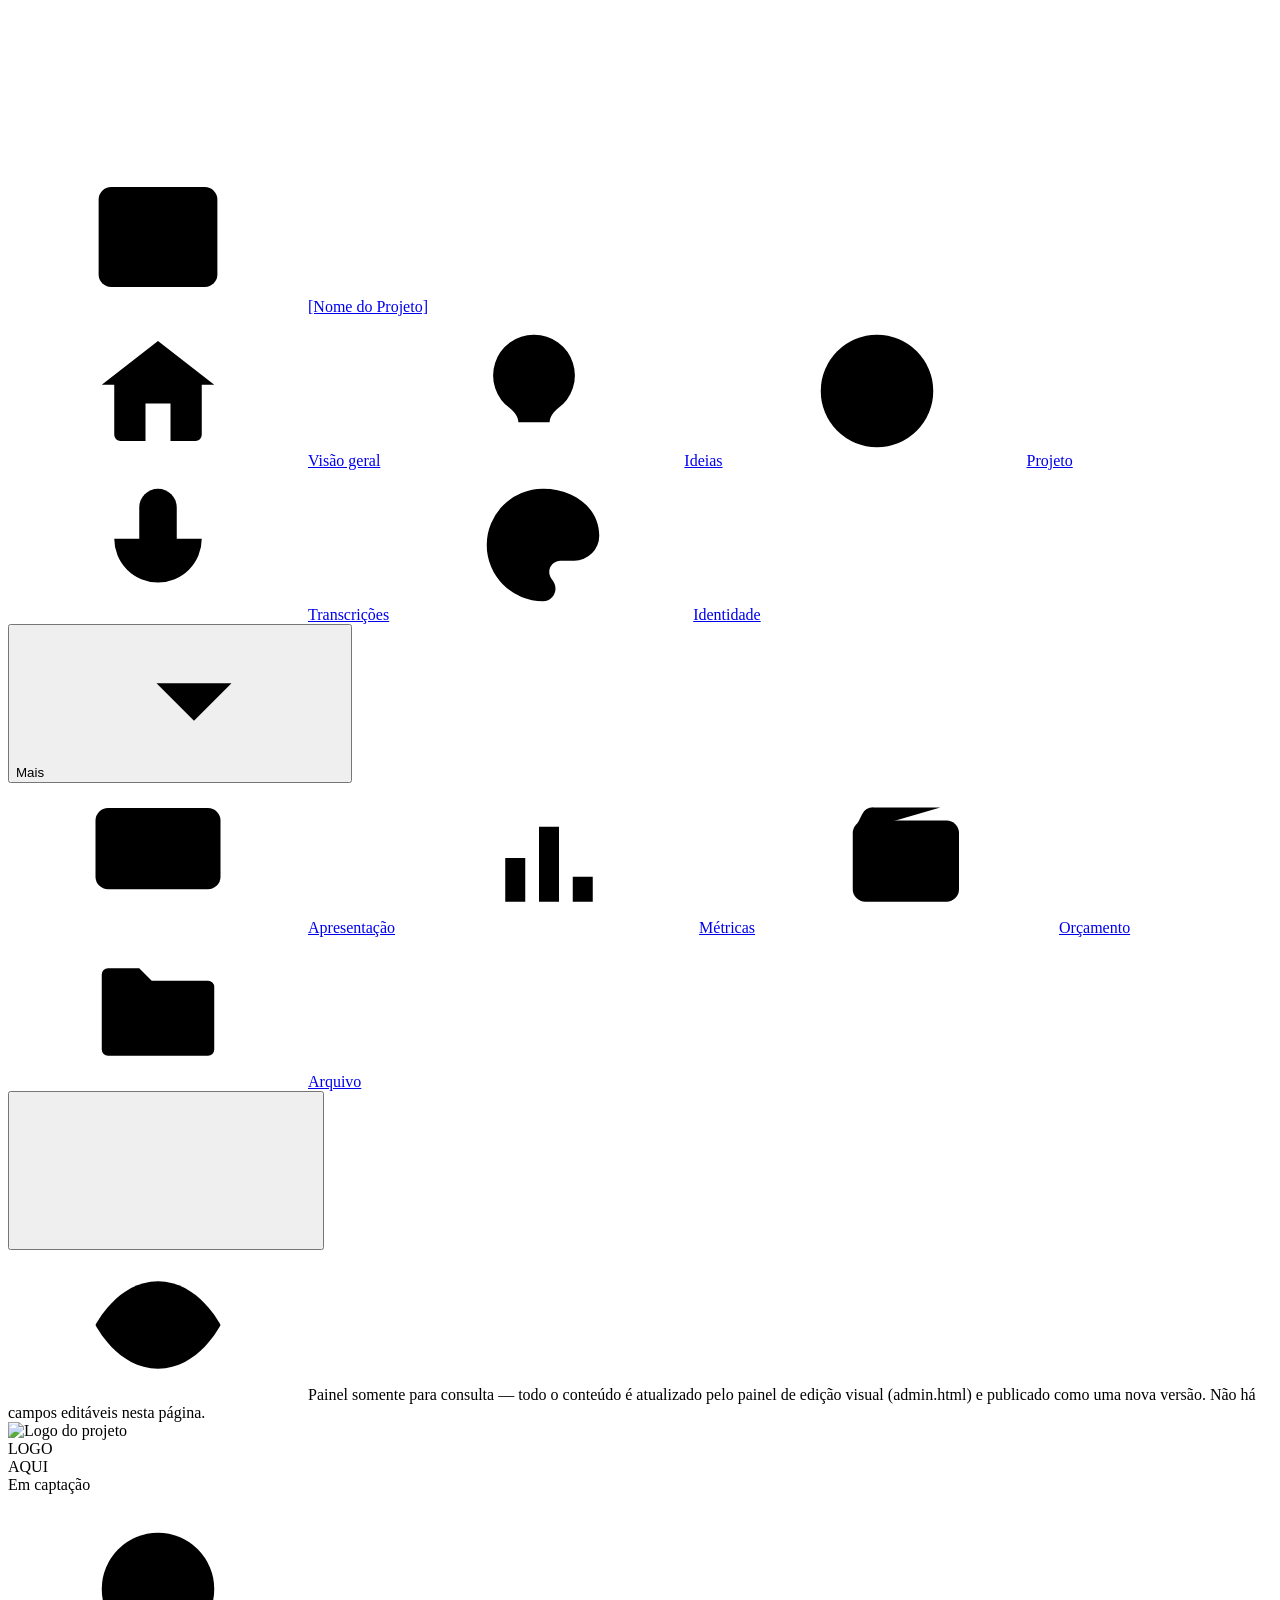
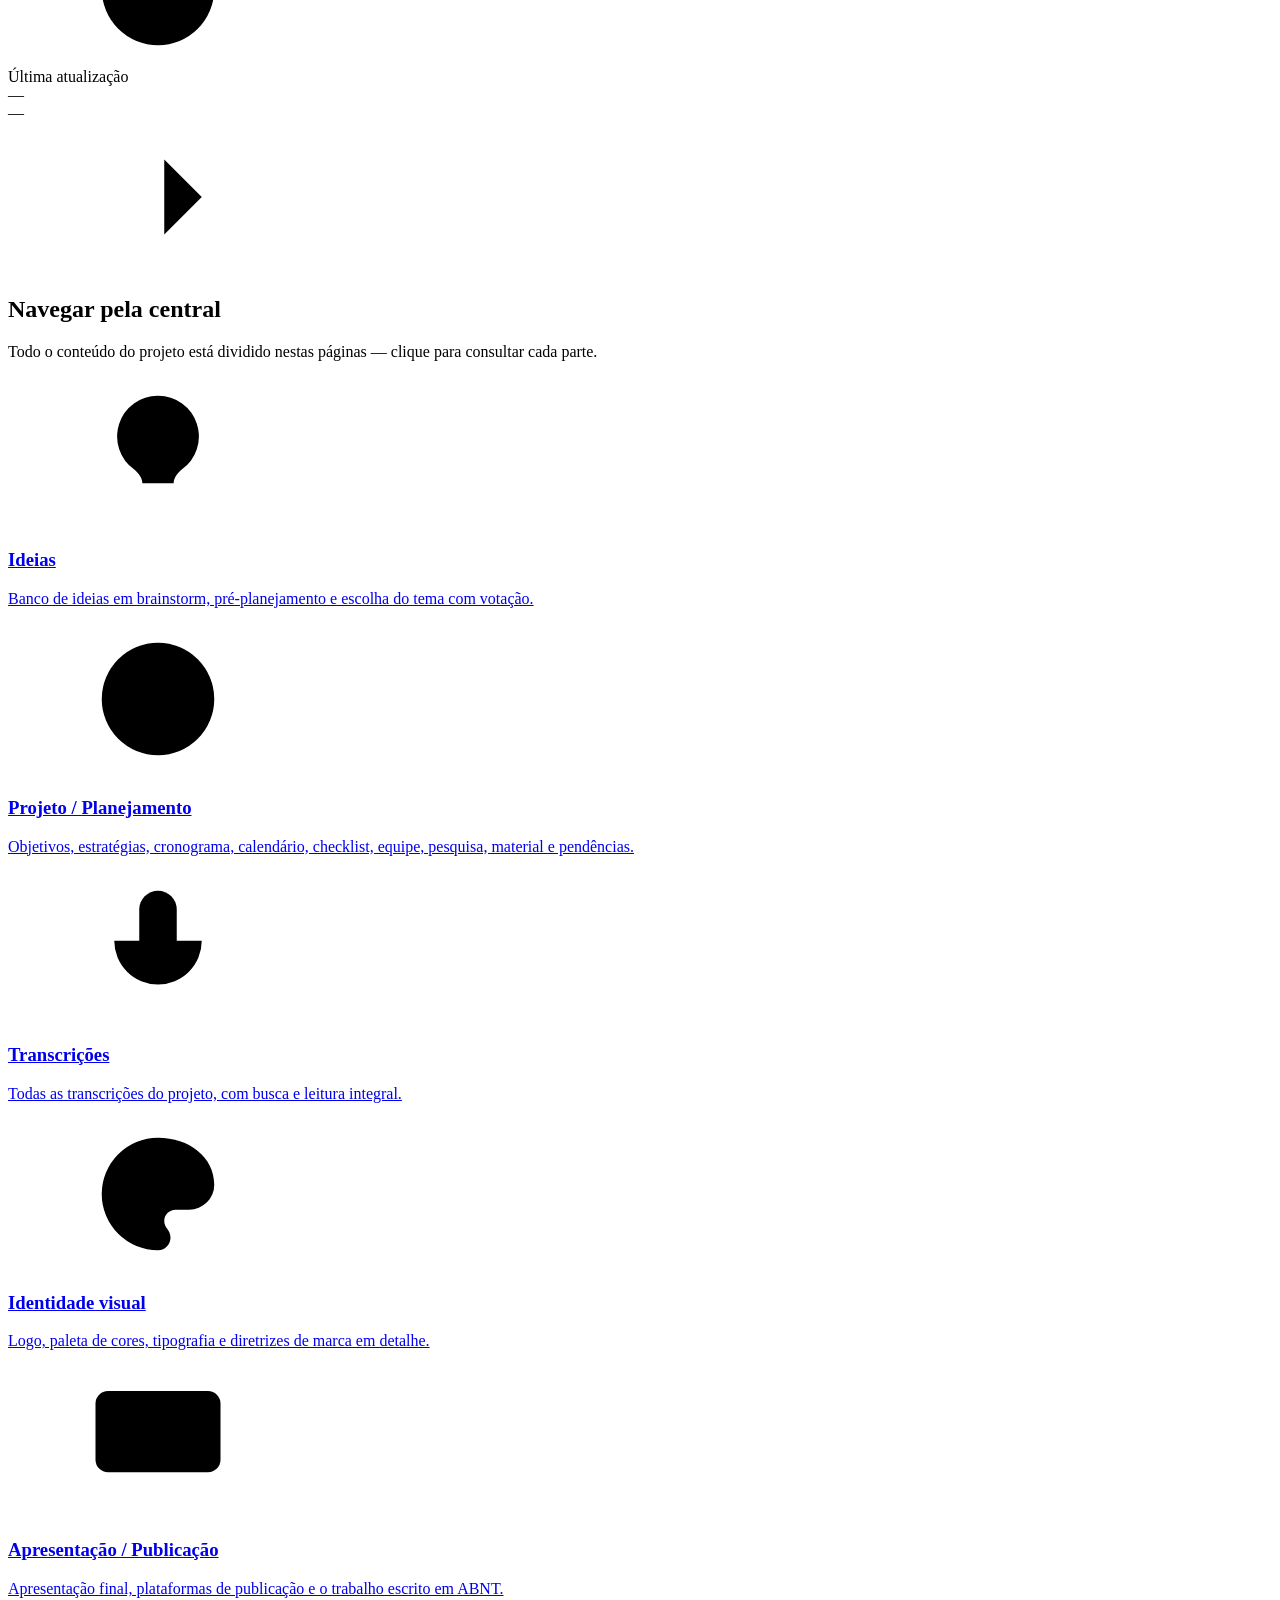
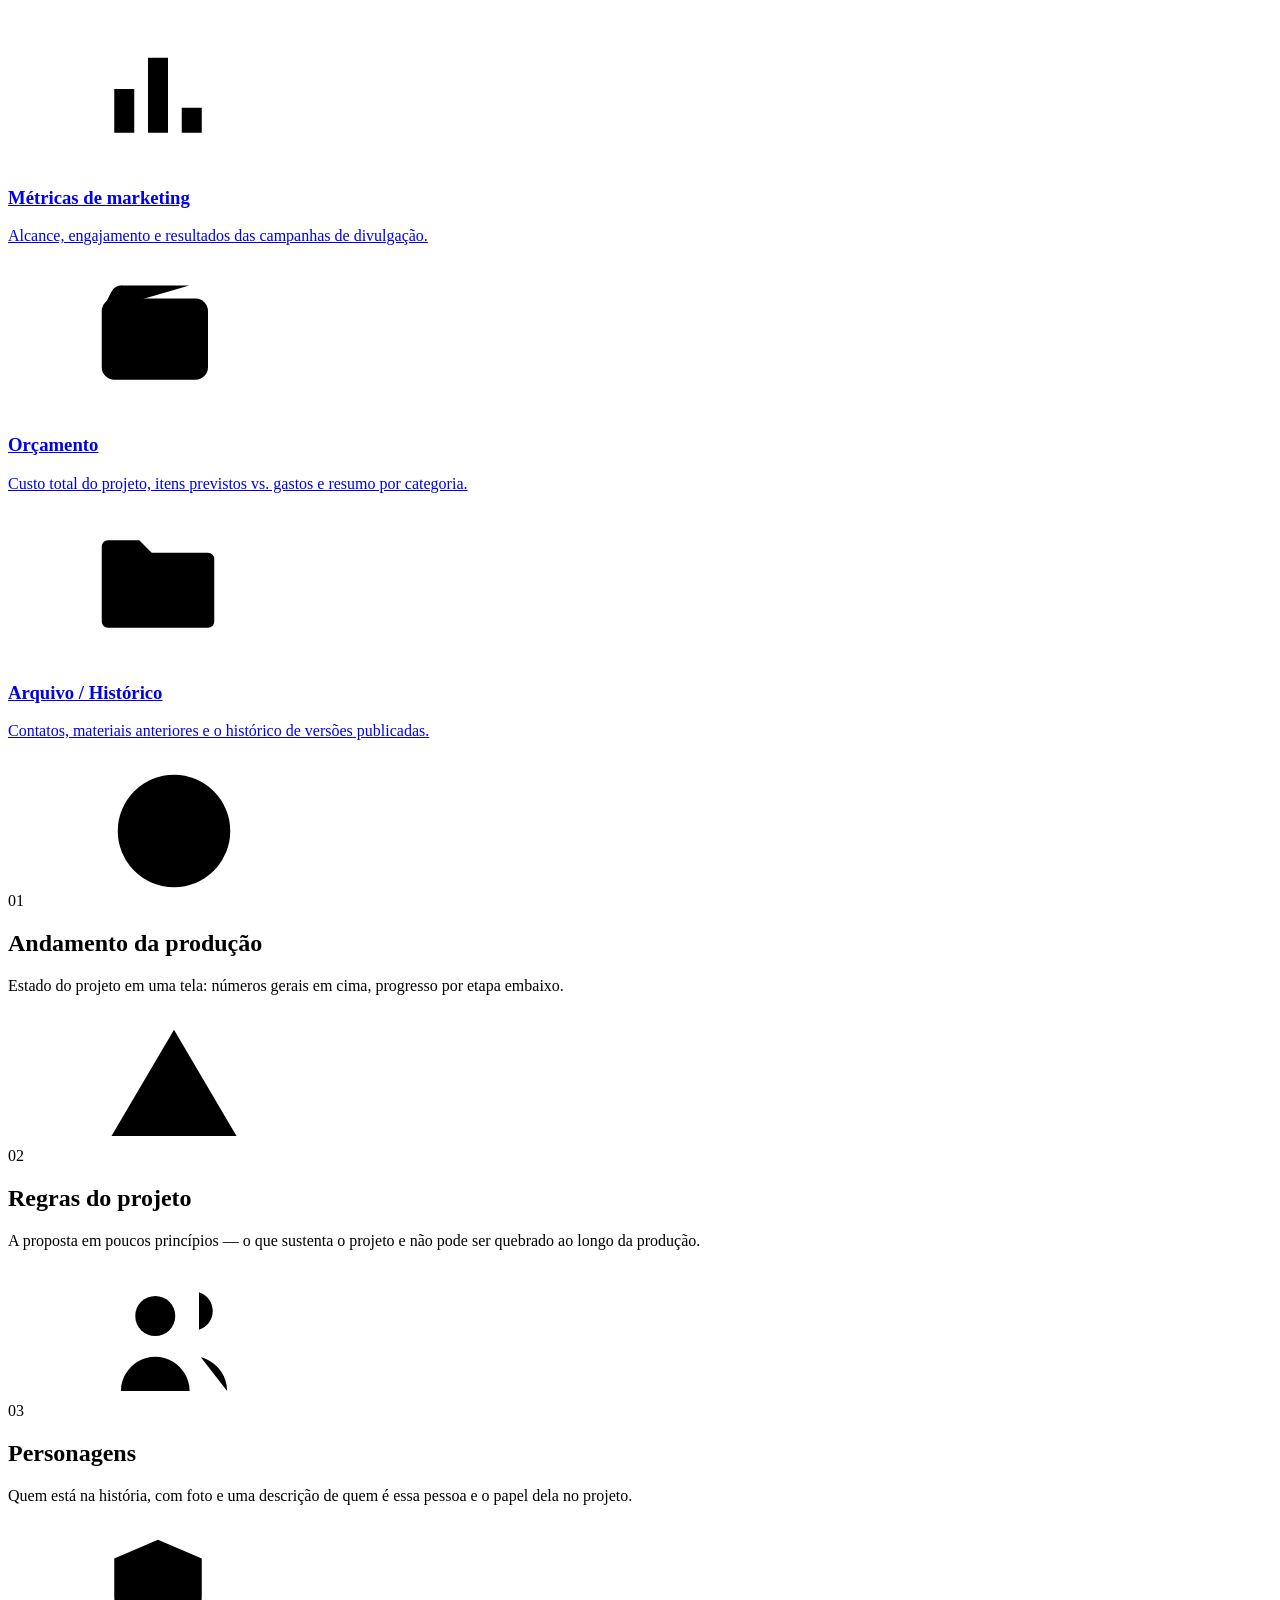
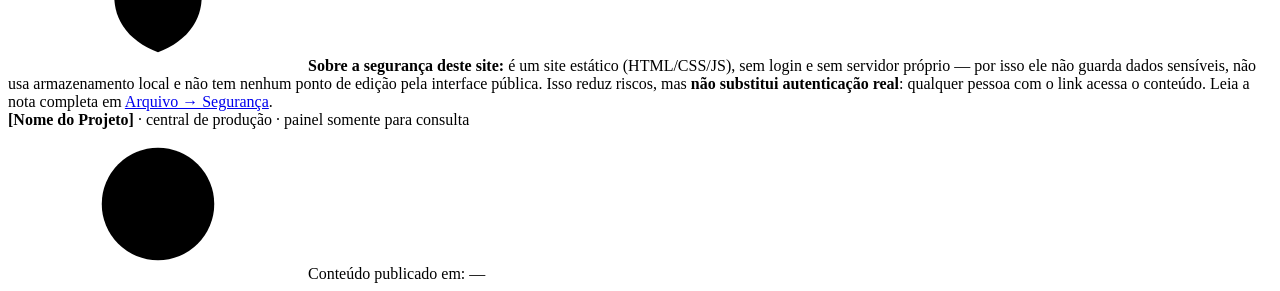
==== index.html @ b6584e84 "Add files via upload" ====
<!DOCTYPE html><html lang="pt-BR"><head><meta charset="utf-8">
<meta name="viewport" content="width=device-width,initial-scale=1">
<meta http-equiv="Content-Security-Policy" content="default-src 'self'; script-src 'self'; style-src 'self'; img-src 'self' data:; font-src 'self'; connect-src 'none'; object-src 'none'; base-uri 'none'; form-action 'none'">
<meta name="referrer" content="no-referrer">
<title>[Título do Projeto] · Visão geral · central de produção</title>
<link rel="stylesheet" href="assets/style.css">
<link rel="icon" href="data:image/svg+xml,%3Csvg xmlns=%27http://www.w3.org/2000/svg%27 viewBox=%270 0 24 24%27%3E%3Crect width=%2724%27 height=%2724%27 rx=%276%27 fill=%27%230b0c10%27/%3E%3Ccircle cx=%2712%27 cy=%2712%27 r=%276%27 fill=%27%23e8b04b%27/%3E%3C/svg%3E">
<!--
  MODELO · CENTRAL DE PRODUÇÃO DE REPORTAGENS E DOCUMENTÁRIOS
  ------------------------------------------------------------
  Este site é SOMENTE PARA CONSULTA — não existe nenhum campo editável,
  checklist marcável ou botão que altere conteúdo aqui. Todo o conteúdo
  desta página vem do bloco <script id="siteData"> logo abaixo (puro
  texto/JSON, nunca executado como código) e é montado por assets/main.js
  usando apenas texto seguro (sem inserir HTML de terceiros).

  Para atualizar o conteúdo SEM MEXER NESTE ARQUIVO, use o painel visual
  admin.html (nesta mesma pasta): edite lá, exporte, e substitua os
  arquivos publicados pelos que ele gerar. Ver LEIA-ME.md.
-->
</head>
<body data-page="inicio">

<svg class="icon-sprite" aria-hidden="true">
<symbol id="icon-home" viewBox="0 0 24 24"><path d="M3 11l9-7 9 7"/><path d="M5 10v9a1 1 0 0 0 1 1h4v-6h4v6h4a1 1 0 0 0 1-1v-9"/></symbol>
<symbol id="icon-target" viewBox="0 0 24 24"><circle cx="12" cy="12" r="9"/><circle cx="12" cy="12" r="5"/><circle cx="12" cy="12" r="1"/></symbol>
<symbol id="icon-calendar" viewBox="0 0 24 24"><rect x="3" y="5" width="18" height="16" rx="2"/><path d="M3 10h18M8 3v4M16 3v4"/></symbol>
<symbol id="icon-check" viewBox="0 0 24 24"><circle cx="12" cy="12" r="9"/><path d="M8 12l3 3 5-6"/></symbol>
<symbol id="icon-mic" viewBox="0 0 24 24"><rect x="9" y="3" width="6" height="11" rx="3"/><path d="M5 11a7 7 0 0 0 14 0M12 18v3M9 21h6"/></symbol>
<symbol id="icon-palette" viewBox="0 0 24 24"><path d="M12 3a9 9 0 1 0 0 18c1.2 0 2-1 2-2 0-.6-.2-1-.5-1.4-.3-.4-.5-.8-.5-1.3 0-1 .8-1.8 1.8-1.8H17a4 4 0 0 0 4-4c0-4.4-4-7.5-9-7.5Z"/><circle cx="7.5" cy="10.5" r="1"/><circle cx="10.5" cy="7" r="1"/><circle cx="15" cy="8" r="1"/></symbol>
<symbol id="icon-users" viewBox="0 0 24 24"><circle cx="9" cy="8" r="3.2"/><path d="M3.5 20c0-3 2.5-5.5 5.5-5.5s5.5 2.5 5.5 5.5"/><path d="M16 4.2c1.3.4 2.2 1.6 2.2 3s-.9 2.6-2.2 3M20.5 20c0-2.6-1.8-4.8-4.2-5.4"/></symbol>
<symbol id="icon-link" viewBox="0 0 24 24"><path d="M9 15l6-6"/><path d="M13 5l1-1a3.5 3.5 0 1 1 5 5l-1 1M11 19l-1 1a3.5 3.5 0 1 1-5-5l1-1"/></symbol>
<symbol id="icon-mail" viewBox="0 0 24 24"><rect x="3" y="5" width="18" height="14" rx="2"/><path d="M3 7l9 6 9-6"/></symbol>
<symbol id="icon-file" viewBox="0 0 24 24"><path d="M7 3h7l5 5v13a1 1 0 0 1-1 1H7a1 1 0 0 1-1-1V4a1 1 0 0 1 1-1Z"/><path d="M14 3v5h5"/></symbol>
<symbol id="icon-tag" viewBox="0 0 24 24"><path d="M12 3h6a2 2 0 0 1 2 2v6L11 20l-8-8L12 3Z"/><circle cx="16" cy="8" r="1.3"/></symbol>
<symbol id="icon-alert" viewBox="0 0 24 24"><path d="M12 3 2 20h20L12 3Z"/><path d="M12 10v4M12 17h.01"/></symbol>
<symbol id="icon-search" viewBox="0 0 24 24"><circle cx="10.5" cy="10.5" r="6.5"/><path d="M20 20l-4.8-4.8"/></symbol>
<symbol id="icon-folder" viewBox="0 0 24 24"><path d="M3 6a1 1 0 0 1 1-1h5l2 2h9a1 1 0 0 1 1 1v10a1 1 0 0 1-1 1H4a1 1 0 0 1-1-1V6Z"/></symbol>
<symbol id="icon-image" viewBox="0 0 24 24"><rect x="3" y="4" width="18" height="16" rx="2"/><circle cx="8.5" cy="9.5" r="1.7"/><path d="M21 16l-5.5-5.5L4 21"/></symbol>
<symbol id="icon-audio" viewBox="0 0 24 24"><path d="M3 12h2M7 8v8M11 5v14M15 8v8M19 10v4M22 12h-1"/></symbol>
<symbol id="icon-clock" viewBox="0 0 24 24"><circle cx="12" cy="12" r="9"/><path d="M12 7v5l3.5 2"/></symbol>
<symbol id="icon-chevron" viewBox="0 0 24 24"><path d="M6 9l6 6 6-6"/></symbol>
<symbol id="icon-shield" viewBox="0 0 24 24"><path d="M12 3l7 3v6c0 4.5-3 7.5-7 9-4-1.5-7-4.5-7-9V6l7-3Z"/><path d="M9.3 12l1.8 1.8L15 10"/></symbol>
<symbol id="icon-menu" viewBox="0 0 24 24"><path d="M3 6h18M3 12h18M3 18h18"/></symbol>
<symbol id="icon-x" viewBox="0 0 24 24"><path d="M5 5l14 14M19 5 5 19"/></symbol>
<symbol id="icon-eye" viewBox="0 0 24 24"><path d="M2 12s3.5-7 10-7 10 7 10 7-3.5 7-10 7-10-7-10-7Z"/><circle cx="12" cy="12" r="3"/></symbol>
<symbol id="icon-arrow" viewBox="0 0 24 24"><path d="M5 12h14M13 6l6 6-6 6"/></symbol>
<symbol id="icon-film" viewBox="0 0 24 24"><rect x="2.5" y="4" width="19" height="16" rx="2"/><path d="M7 4v16M17 4v16M2.5 9h4.5M2.5 15h4.5M17 9h4.5M17 15h4.5"/></symbol>
<symbol id="icon-presentation" viewBox="0 0 24 24"><rect x="2" y="4" width="20" height="13" rx="2"/><path d="M8 21h8M12 17v4"/><path d="M10 9.3v4.4l4-2.2z"/></symbol>
<symbol id="icon-chart" viewBox="0 0 24 24"><path d="M3 21h18"/><rect x="5" y="12" width="3.2" height="7"/><rect x="10.4" y="7" width="3.2" height="12"/><rect x="15.8" y="15" width="3.2" height="4"/></symbol>
<symbol id="icon-idea" viewBox="0 0 24 24"><path d="M9 21h6M10 18h4"/><path d="M12 3a6.5 6.5 0 0 0-3.8 11.8c.6.5 1.3 1.3 1.3 2.2h5c0-.9.7-1.7 1.3-2.2A6.5 6.5 0 0 0 12 3Z"/></symbol>
<symbol id="icon-budget" viewBox="0 0 24 24"><path d="M3 8a2 2 0 0 1 2-2h13a2 2 0 0 1 2 2v9a2 2 0 0 1-2 2H5a2 2 0 0 1-2-2V8Z"/><path d="M3 8l1.5-3a2 2 0 0 1 1.8-1.1H17"/><circle cx="16.5" cy="13" r="1.4"/></symbol>
</svg>

<nav class="topnav"><div class="navin">
<a class="brand" href="index.html"><svg class="ic"><use href="#icon-film"/></svg><span>[Nome do Projeto]</span></a>
<div class="navlinks">
<a href="index.html" data-page="inicio" class="on"><svg class="ic"><use href="#icon-home"/></svg>Visão geral</a>
<a href="ideias.html" data-page="ideias"><svg class="ic"><use href="#icon-idea"/></svg>Ideias</a>
<a href="projeto.html" data-page="projeto"><svg class="ic"><use href="#icon-target"/></svg>Projeto</a>
<a href="transcricoes.html" data-page="transcricoes"><svg class="ic"><use href="#icon-mic"/></svg>Transcrições</a>
<a href="identidade.html" data-page="identidade"><svg class="ic"><use href="#icon-palette"/></svg>Identidade</a>
<div class="navmore">
<button type="button" class="navmorebtn" aria-haspopup="true" aria-expanded="false">Mais<svg class="ic"><use href="#icon-chevron"/></svg></button>
<div class="navmorepanel">
<a href="apresentacao.html" data-page="apresentacao"><svg class="ic"><use href="#icon-presentation"/></svg>Apresentação</a>
<a href="metricas.html" data-page="metricas"><svg class="ic"><use href="#icon-chart"/></svg>Métricas</a>
<a href="orcamento.html" data-page="orcamento"><svg class="ic"><use href="#icon-budget"/></svg>Orçamento</a>
<a href="arquivo.html" data-page="arquivo"><svg class="ic"><use href="#icon-folder"/></svg>Arquivo</a>
</div>
</div>
</div>
<button type="button" class="navtoggle" aria-label="Abrir menu" aria-expanded="false"><svg class="ic ic-lg"><use href="#icon-menu"/></svg></button>
</div></nav>

<main>
<section class="hero"><div class="wrap">

<div class="readonly-flag fade-up"><svg class="ic"><use href="#icon-eye"/></svg><span>Painel somente para consulta — todo o conteúdo é atualizado pelo painel de edição visual (admin.html) e publicado como uma nova versão. Não há campos editáveis nesta página.</span></div>

<div class="herotop fade-up">
<div class="logobox-lg"><img id="logoImg" data-mount="logo" alt="Logo do projeto"><div class="fb" id="logoFb">LOGO<br>AQUI</div></div>
<div class="herometa">
<div class="badgerow">
<div class="stagebadge"><i></i><span id="heroStageBadge">Em captação</span></div>
</div>
<div class="kicker" id="heroKicker"></div>
<h1 class="title" id="heroTitle"></h1>
<p class="sub" id="heroSynopsis"></p>
</div>
</div>

<div class="updatepanel fade-up">
<svg class="ic"><use href="#icon-clock"/></svg>
<div>
<div class="ulabel">Última atualização</div>
<div class="udate" data-mount="lastUpdateDate">—</div>
<div class="utime" data-mount="lastUpdateTime">—</div>
</div>
</div>

<div class="stats fade-up" id="heroStats"></div>

</div></section>

<section><div class="wrap">
<div class="shead fade-up"><svg class="ic"><use href="#icon-arrow"/></svg><h2>Navegar pela central</h2></div>
<p class="sdesc fade-up">Todo o conteúdo do projeto está dividido nestas páginas — clique para consultar cada parte.</p>
<div class="pagegrid fade-up">
<a class="pagecard" href="ideias.html"><svg class="ic"><use href="#icon-idea"/></svg><h3>Ideias</h3><p>Banco de ideias em brainstorm, pré-planejamento e escolha do tema com votação.</p></a>
<a class="pagecard" href="projeto.html"><svg class="ic"><use href="#icon-target"/></svg><h3>Projeto / Planejamento</h3><p>Objetivos, estratégias, cronograma, calendário, checklist, equipe, pesquisa, material e pendências.</p></a>
<a class="pagecard" href="transcricoes.html"><svg class="ic"><use href="#icon-mic"/></svg><h3>Transcrições</h3><p>Todas as transcrições do projeto, com busca e leitura integral.</p></a>
<a class="pagecard" href="identidade.html"><svg class="ic"><use href="#icon-palette"/></svg><h3>Identidade visual</h3><p>Logo, paleta de cores, tipografia e diretrizes de marca em detalhe.</p></a>
<a class="pagecard" href="apresentacao.html"><svg class="ic"><use href="#icon-presentation"/></svg><h3>Apresentação / Publicação</h3><p>Apresentação final, plataformas de publicação e o trabalho escrito em ABNT.</p></a>
<a class="pagecard" href="metricas.html"><svg class="ic"><use href="#icon-chart"/></svg><h3>Métricas de marketing</h3><p>Alcance, engajamento e resultados das campanhas de divulgação.</p></a>
<a class="pagecard" href="orcamento.html"><svg class="ic"><use href="#icon-budget"/></svg><h3>Orçamento</h3><p>Custo total do projeto, itens previstos vs. gastos e resumo por categoria.</p></a>
<a class="pagecard" href="arquivo.html"><svg class="ic"><use href="#icon-folder"/></svg><h3>Arquivo / Histórico</h3><p>Contatos, materiais anteriores e o histórico de versões publicadas.</p></a>
</div>
</div></section>

<section id="andamento"><div class="wrap">
<div class="shead fade-up"><span class="snum">01</span><svg class="ic"><use href="#icon-check"/></svg><h2>Andamento da produção</h2></div>
<p class="sdesc fade-up">Estado do projeto em uma tela: números gerais em cima, progresso por etapa embaixo.</p>
<div class="stats2 fade-up" id="andamentoStats"></div>
<div class="phases fade-up" id="andamentoPhases"></div>
</div></section>

<section><div class="wrap">
<div class="shead fade-up"><span class="snum">02</span><svg class="ic"><use href="#icon-alert"/></svg><h2>Regras do projeto</h2></div>
<p class="sdesc fade-up">A proposta em poucos princípios — o que sustenta o projeto e não pode ser quebrado ao longo da produção.</p>
<div class="legend fade-up" id="regrasList"></div>
</div></section>

<section><div class="wrap">
<div class="shead fade-up"><span class="snum">03</span><svg class="ic"><use href="#icon-users"/></svg><h2>Personagens</h2></div>
<p class="sdesc fade-up">Quem está na história, com foto e uma descrição de quem é essa pessoa e o papel dela no projeto.</p>
<div class="pgrid fade-up" id="personagensList"></div>
</div></section>

</main>

<footer><div class="wrap">
<div class="readonly-flag"><svg class="ic"><use href="#icon-shield"/></svg><span><b>Sobre a segurança deste site:</b> é um site estático (HTML/CSS/JS), sem login e sem servidor próprio — por isso ele não guarda dados sensíveis, não usa armazenamento local e não tem nenhum ponto de edição pela interface pública. Isso reduz riscos, mas <b>não substitui autenticação real</b>: qualquer pessoa com o link acessa o conteúdo. Leia a nota completa em <a href="arquivo.html#seguranca">Arquivo → Segurança</a>.</span></div>
<b data-mount="footerProject">[Nome do Projeto]</b><span> · central de produção · painel somente para consulta</span><br>
<span class="fnote"><svg class="ic"><use href="#icon-clock"/></svg><span data-mount="footerPublished">Conteúdo publicado em: —</span></span>
</div></footer>

<script type="application/json" id="siteData">
{
  "meta": {
    "projectName": "[Nome do Projeto]",
    "logo": "",
    "lastUpdate": { "weekday": "Segunda-feira", "date": "17 de agosto de 2026", "time": "01:36" }
  },
  "hero": {
    "stageBadge": "Em captação",
    "kicker": "[Documentário / Reportagem]",
    "title": "[Título do\nProjeto |Aqui|]",
    "synopsis": "[Sinopse curta de uma ou duas frases — o gancho do projeto, o que ele mostra e por que importa.]",
    "stats": [
      { "value": "00h00", "label": "horas gravadas" },
      { "value": "0", "label": "entrevistas feitas" },
      { "value": "0", "label": "clipes catalogados" },
      { "value": "0", "label": "dias de captação" },
      { "value": "0", "label": "tarefas concluídas" },
      { "value": "--/--", "label": "previsão de entrega" }
    ]
  },
  "andamento": {
    "stats": [
      { "value": "0", "label": "horas de material bruto" },
      { "value": "0", "label": "entrevistas feitas" },
      { "value": "0", "label": "clipes catalogados" },
      { "value": "0", "label": "capítulos estruturados" },
      { "value": "0", "label": "tarefas em aberto" },
      { "value": "0", "label": "dias até a entrega" }
    ],
    "phases": [
      { "name": "Pré-produção", "pct": 100, "icon": "check" },
      { "name": "Roteiro / pauta", "pct": 60, "icon": "file" },
      { "name": "Captação", "pct": 30, "icon": "mic" },
      { "name": "Edição", "pct": 0, "icon": "film" },
      { "name": "Pós-produção", "pct": 0, "icon": "palette" },
      { "name": "Entrega / distribuição", "pct": 0, "icon": "arrow" }
    ]
  },
  "regras": [
    { "title": "[Princípio 1]", "desc": "[O que esse princípio garante e por que ele existe.]" },
    { "title": "[Princípio 2]", "desc": "[O que esse princípio garante e por que ele existe.]" },
    { "title": "[Princípio 3]", "desc": "[O que esse princípio garante e por que ele existe.]" }
  ],
  "personagens": [
    { "name": "[Nome do personagem]", "tagText": "protagonista", "tagClass": "prot", "desc": "[Quem é essa pessoa, sua relação com a história e o que ela representa no projeto.]" },
    { "name": "[Nome do personagem]", "tagText": "voz de apoio", "tagClass": "voz", "desc": "[Quem é essa pessoa, sua relação com a história e o que ela representa no projeto.]" },
    { "name": "[Nome do personagem]", "tagText": "pendente de gravar", "tagClass": "pend", "desc": "[Quem é essa pessoa, sua relação com a história e o que ela representa no projeto.]" }
  ]
}
</script>
<script src="assets/main.js"></script>
</body></html>
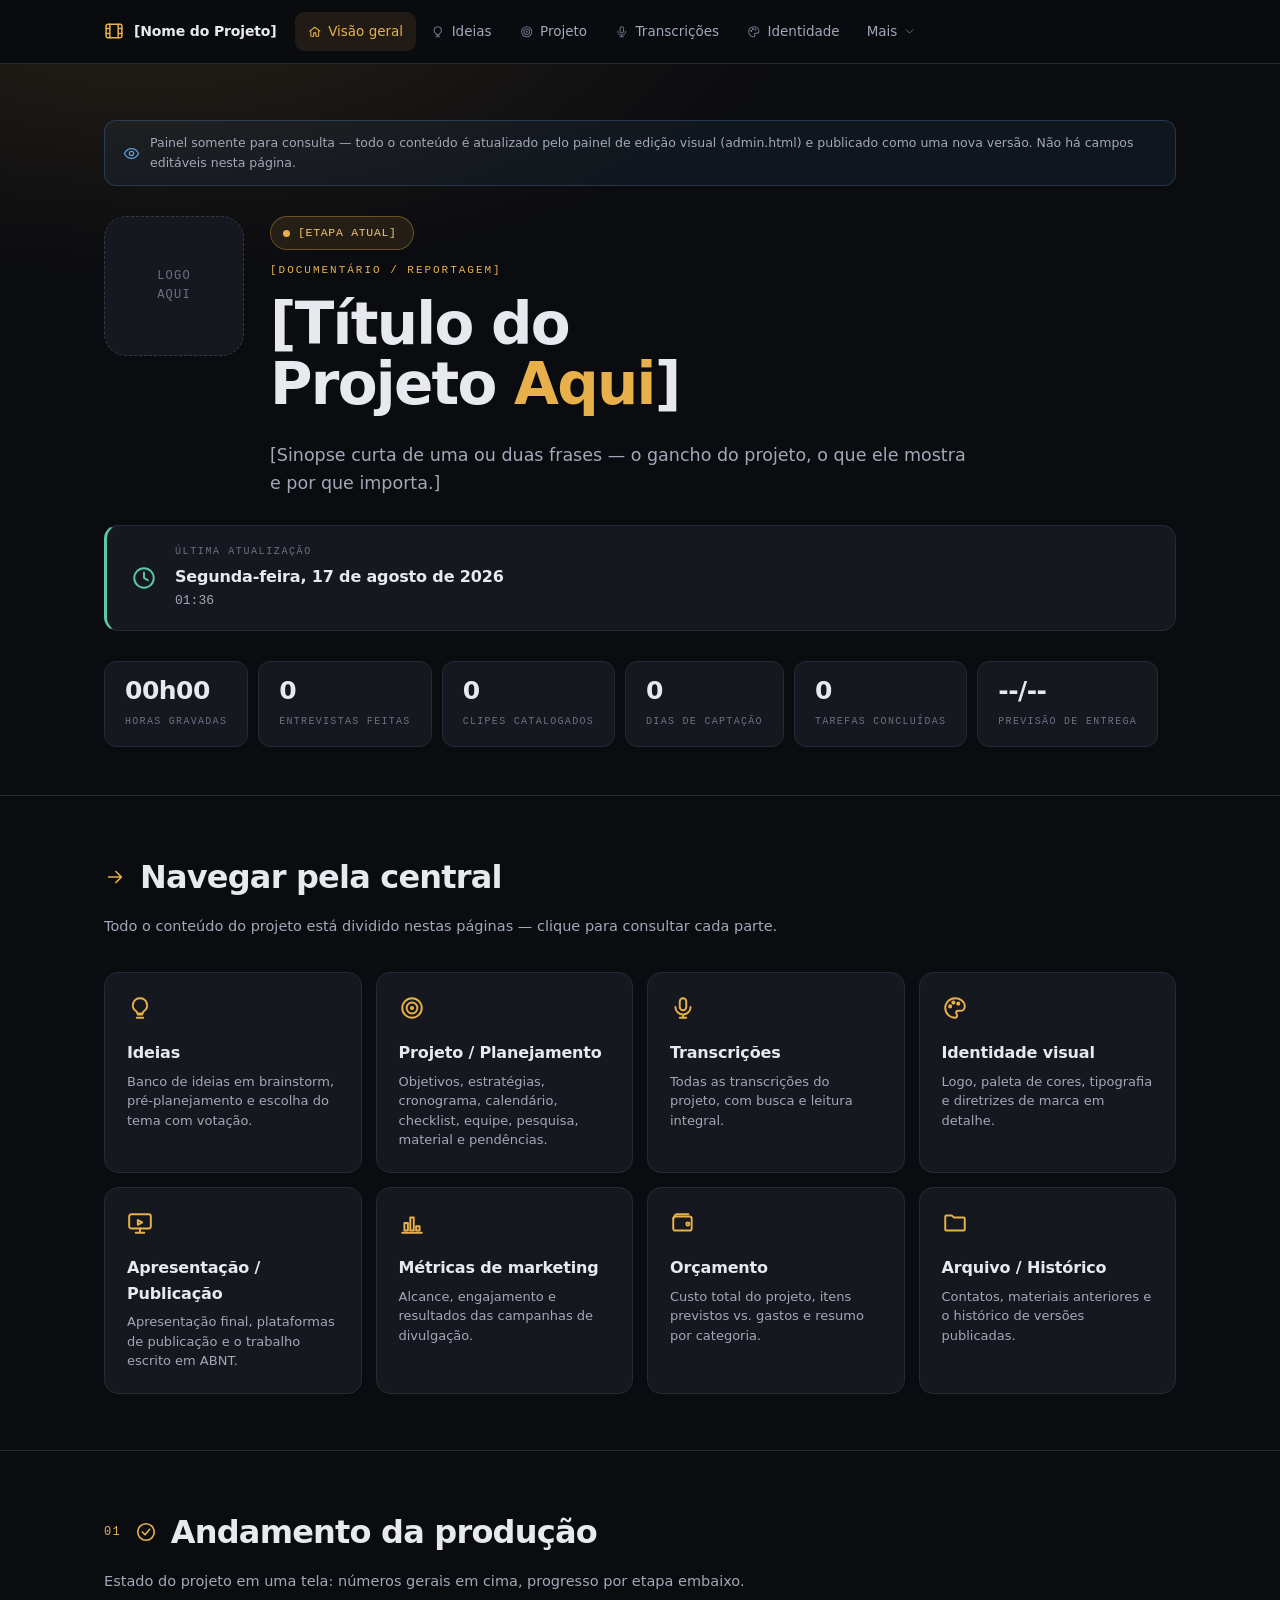
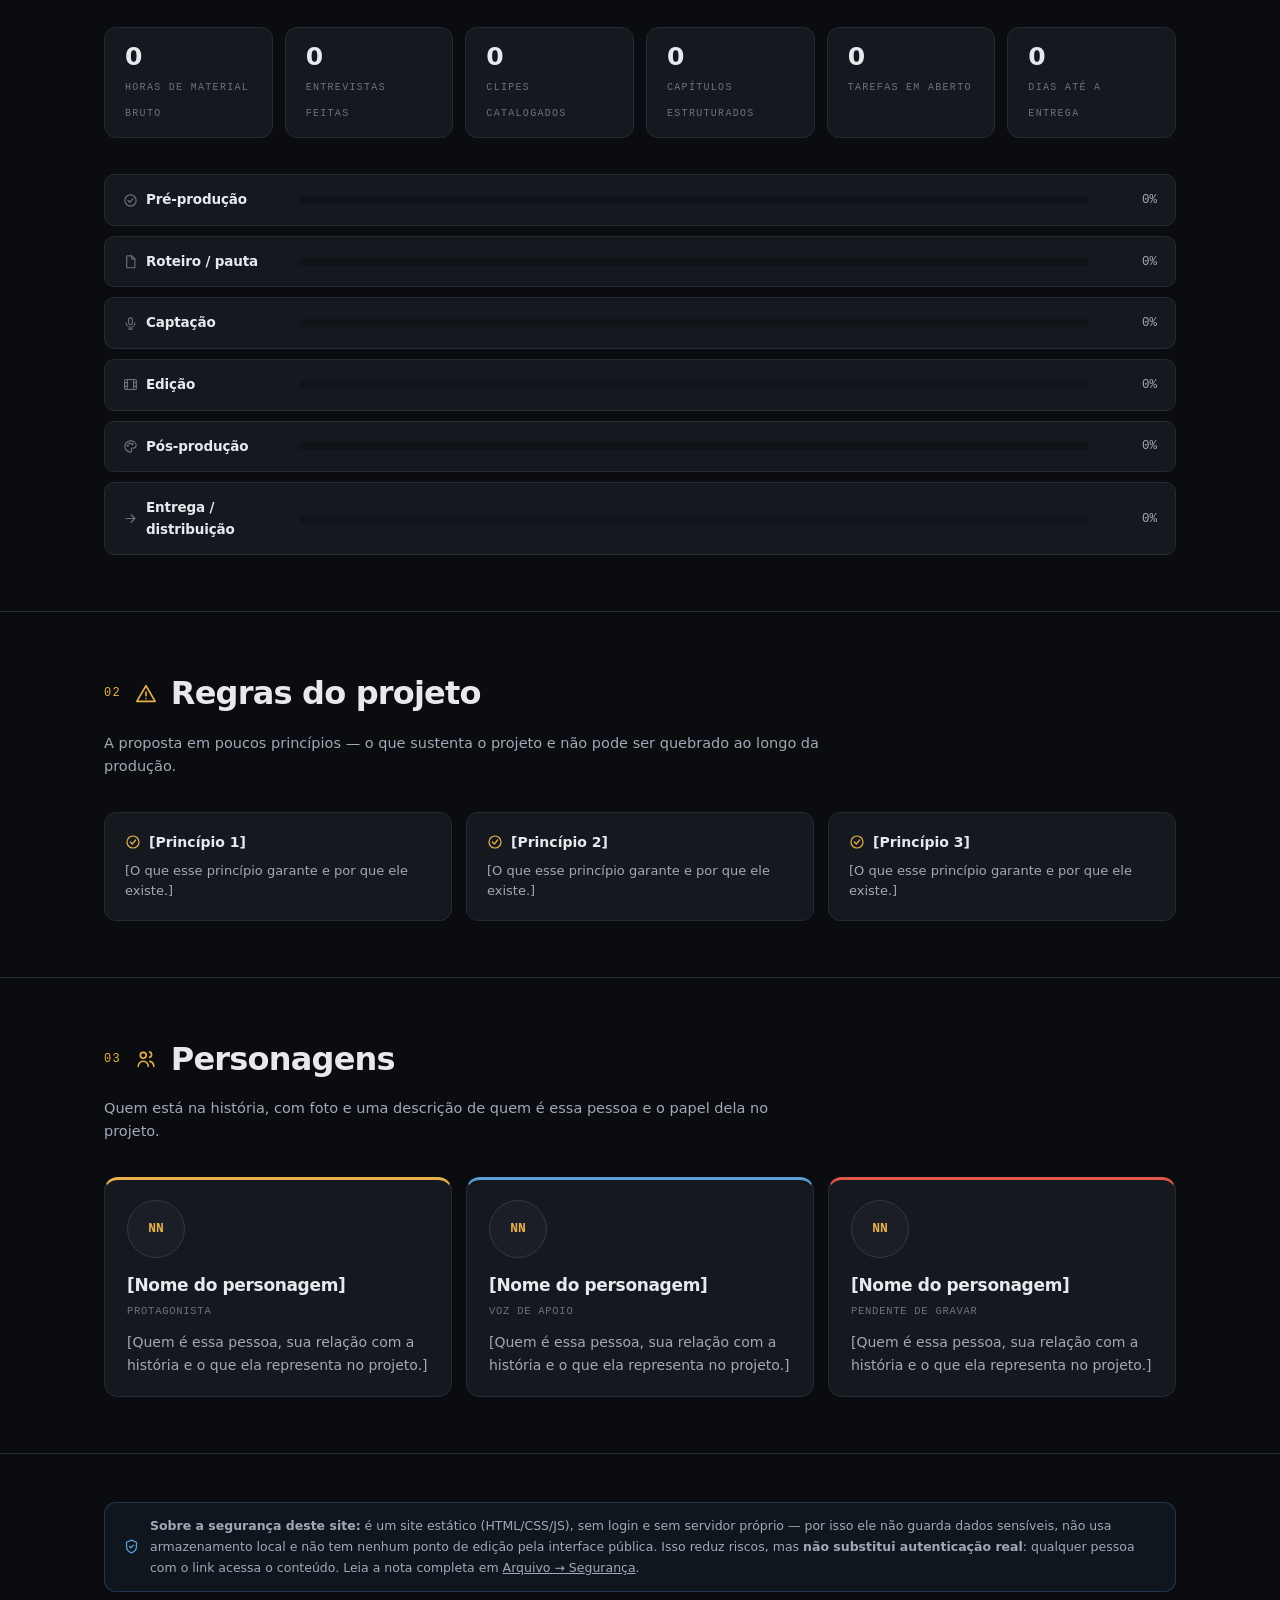
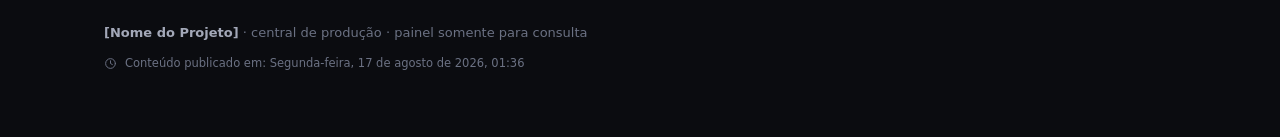
==== commit 3bc9d1c9: "Add files via upload" ====
--- a/index.html
+++ b/index.html
@@ -153,7 +153,7 @@
     "lastUpdate": { "weekday": "Segunda-feira", "date": "17 de agosto de 2026", "time": "01:36" }
   },
   "hero": {
-    "stageBadge": "Em captação",
+    "stageBadge": "[Etapa atual]",
     "kicker": "[Documentário / Reportagem]",
     "title": "[Título do\nProjeto |Aqui|]",
     "synopsis": "[Sinopse curta de uma ou duas frases — o gancho do projeto, o que ele mostra e por que importa.]",
@@ -176,9 +176,9 @@
       { "value": "0", "label": "dias até a entrega" }
     ],
     "phases": [
-      { "name": "Pré-produção", "pct": 100, "icon": "check" },
-      { "name": "Roteiro / pauta", "pct": 60, "icon": "file" },
-      { "name": "Captação", "pct": 30, "icon": "mic" },
+      { "name": "Pré-produção", "pct": 0, "icon": "check" },
+      { "name": "Roteiro / pauta", "pct": 0, "icon": "file" },
+      { "name": "Captação", "pct": 0, "icon": "mic" },
       { "name": "Edição", "pct": 0, "icon": "film" },
       { "name": "Pós-produção", "pct": 0, "icon": "palette" },
       { "name": "Entrega / distribuição", "pct": 0, "icon": "arrow" }
--- a/assets/style.css
+++ b/assets/style.css
@@ -0,0 +1,519 @@
+/* ============================================================
+   CENTRAL DE PRODUÇÃO — folha de estilos compartilhada
+   Mesma identidade visual do modelo original (fundo escuro,
+   acento âmbar, tipografia mono para rótulos). Todas as 9 páginas
+   (index.html, ideias.html, projeto.html, transcricoes.html,
+   identidade.html, apresentacao.html, metricas.html, orcamento.html,
+   arquivo.html) importam este arquivo único — mude aqui e a
+   mudança vale para o site inteiro.
+   ============================================================ */
+
+:root{
+ --bg:#0b0c10; --bg2:#111318; --card:#16181f; --card2:#1b1e27;
+ --line:#262a35; --line2:#333846;
+ --tx:#e8e9ee; --tx2:#a3a8b8; --tx3:#6b7183;
+ --acc:#e8b04b; --acc2:#f0c574; --hot:#e2564d; --cool:#5b9dd9; --ok:#5cc9a7;
+ --mono:ui-monospace,"SF Mono",Menlo,Consolas,monospace;
+ --font:-apple-system,BlinkMacSystemFont,"Segoe UI",Inter,system-ui,sans-serif;
+ --nav-h:64px;
+}
+.icon-sprite{display:none}
+[hidden]{display:none !important}
+.drivebtn{margin-bottom:22px}
+.drivebtn:hover{border-color:var(--ok)}
+*{box-sizing:border-box}
+html{scroll-behavior:smooth}
+body{margin:0;background:var(--bg);color:var(--tx);font-family:var(--font);
+ font-size:16px;line-height:1.6;-webkit-font-smoothing:antialiased}
+.wrap{max-width:1120px;margin:0 auto;padding:0 24px}
+a{color:inherit}
+img{max-width:100%}
+::selection{background:rgba(232,176,75,.28);color:#fff}
+
+/* ícones — sprite inline por página, referenciado via <use> */
+.ic{width:1em;height:1em;stroke:currentColor;fill:none;stroke-width:1.8;
+ stroke-linecap:round;stroke-linejoin:round;vertical-align:-0.15em;flex-shrink:0}
+.ic-lg{width:22px;height:22px}
+
+/* ============ NAV ============ */
+nav.topnav{position:sticky;top:0;z-index:80;background:rgba(11,12,16,.9);
+ backdrop-filter:blur(16px);border-bottom:1px solid var(--line);height:var(--nav-h)}
+nav.topnav .navin{max-width:1120px;margin:0 auto;padding:0 24px;height:100%;
+ display:flex;align-items:center;gap:8px}
+.brand{display:flex;align-items:center;gap:10px;text-decoration:none;color:var(--tx);
+ font-weight:800;font-size:14px;letter-spacing:-.01em;margin-right:10px;white-space:nowrap}
+.brand .ic{color:var(--acc);width:20px;height:20px}
+/* sem overflow-x:auto aqui de propósito: o CSS não permite misturar
+   "overflow-x:auto" com "overflow-y:visible" no mesmo elemento — a regra da
+   spec força os dois eixos a ficarem não-"visible" juntos, o que recortava
+   o menu suspenso ".navmorepanel" (position:absolute dentro deste elemento)
+   assim que ele abria. Antes do menu "Mais" isso era o único jeito de não
+   perder o link Arquivo em telas estreitas; agora que só 5 links + o botão
+   Mais ficam sempre visíveis, cabe sem precisar de scroll horizontal acima
+   do breakpoint mobile (880px — medido: precisa de ~850px de largura para
+   os 5 links + brand + botão Mais sem quebrar; 880px dá folga), onde o
+   menu vira a lista de tela cheia. */
+.navlinks{display:flex;align-items:center;gap:2px;flex:1}
+.navlinks a{display:flex;align-items:center;gap:7px;text-decoration:none;color:var(--tx2);
+ font-size:13.5px;padding:9px 13px;border-radius:9px;white-space:nowrap;transition:.15s;font-weight:500}
+.navlinks a .ic{color:var(--tx3);transition:.15s}
+.navlinks a:hover{color:var(--tx);background:var(--card2)}
+.navlinks a:hover .ic{color:var(--tx2)}
+.navlinks a.on{color:var(--acc);background:rgba(232,176,75,.1)}
+.navlinks a.on .ic{color:var(--acc)}
+/* "Mais" — os 4 links menos usados (Apresentação, Métricas, Orçamento,
+   Arquivo) ficam num menu suspenso em vez de brigar por espaço com os 5
+   principais: sem isso, o .navlinks vira scroll horizontal sem nenhuma
+   pista visual assim que os 9 links não cabem mais, e o Arquivo — o
+   último da lista — some por trás do scroll. */
+.navmore{position:relative}
+.navmorebtn{display:flex;align-items:center;gap:6px;text-decoration:none;color:var(--tx2);
+ background:none;border:none;font:inherit;padding:9px 12px;border-radius:9px;font-size:13.5px;
+ font-weight:500;cursor:pointer;white-space:nowrap}
+.navmorebtn .ic{color:var(--tx3);transition:.15s;width:13px;height:13px}
+.navmorebtn:hover{color:var(--tx);background:var(--card2)}
+.navmorebtn:hover .ic{color:var(--tx2)}
+.navmorebtn.on{color:var(--acc);background:rgba(232,176,75,.1)}
+.navmorebtn.on .ic{color:var(--acc)}
+.navmorebtn[aria-expanded="true"] .ic{transform:rotate(180deg)}
+.navmorepanel{position:absolute;top:calc(100% + 8px);right:0;min-width:200px;background:var(--card);
+ border:1px solid var(--line2);border-radius:12px;padding:6px;box-shadow:0 12px 28px rgba(0,0,0,.4);
+ display:flex;flex-direction:column;gap:2px;opacity:0;visibility:hidden;transform:translateY(-4px);
+ transition:opacity .15s,transform .15s,visibility .15s;z-index:90}
+.navmore.open .navmorepanel{opacity:1;visibility:visible;transform:translateY(0)}
+.navmorepanel a{border-radius:8px}
+.navtoggle{display:none;margin-left:auto;background:none;border:1px solid var(--line2);color:var(--tx2);
+ border-radius:8px;width:38px;height:38px;align-items:center;justify-content:center;cursor:pointer}
+@media(max-width:880px){
+ .navtoggle{display:flex}
+ /* height fixa (em vez de "bottom:0") porque o nav tem backdrop-filter, e isso faz
+    o próprio nav virar o "containing block" deste position:fixed — com bottom:0
+    ele colapsava quase a zero de altura. calc(100vh - nav-h) contorna isso. */
+ .navlinks{position:fixed;top:var(--nav-h);left:0;right:0;height:calc(100vh - var(--nav-h));background:var(--bg);
+  flex-direction:column;align-items:stretch;padding:12px;overflow-y:auto;
+  transform:translateX(-100%);transition:transform .22s ease;border-top:1px solid var(--line)}
+ .navlinks.open{transform:translateX(0)}
+ .navlinks a{padding:14px 16px;font-size:15px;border-radius:10px}
+ /* no menu mobile (lista cheia, sem dropdown) o wrapper e o painel viram
+    "transparentes" no layout — os 4 links do "Mais" ficam lado a lado com
+    os outros 5, na mesma lista vertical, e o botão some. display:contents
+    tira a caixa do elemento mas NÃO cancela herança de visibility/transform/
+    posição — sem resetar isso explicitamente aqui, os 4 links do painel
+    (escondidos por padrão no modo dropdown de desktop) continuam
+    invisíveis mesmo aparecendo no DOM da lista mobile. */
+ .navmore{display:contents}
+ .navmorebtn{display:none}
+ .navmorepanel{display:contents;position:static;opacity:1;visibility:visible;transform:none}
+}
+
+/* ============ SECTIONS ============ */
+main{display:block}
+section{padding:56px 0;border-bottom:1px solid var(--line)}
+section:last-of-type{border-bottom:none}
+.shead{display:flex;align-items:center;gap:14px;margin-bottom:12px;flex-wrap:wrap}
+.shead .ic{color:var(--acc);width:22px;height:22px}
+.snum{font-family:var(--mono);font-size:12px;color:var(--acc);letter-spacing:.1em}
+h1,h2,h3,h4{font-family:var(--font)}
+h2{font-size:clamp(22px,3.2vw,32px);margin:0;letter-spacing:-.025em;font-weight:800}
+.sdesc{color:var(--tx2);max-width:720px;margin:0 0 34px;font-size:14.5px;line-height:1.6}
+h4.mini{display:flex;align-items:center;gap:8px;font-family:var(--mono);font-size:11px;
+ letter-spacing:.15em;text-transform:uppercase;color:var(--acc);margin:0 0 12px}
+h4.mini .ic{width:14px;height:14px}
+p.body{font-size:15px;line-height:1.72;color:var(--tx2);margin:0 0 14px}
+p.body b{color:var(--tx)}
+.two{display:grid;grid-template-columns:1fr 1fr;gap:40px}
+.tags{display:flex;flex-wrap:wrap;gap:7px;margin-top:12px}
+.tag2{font-size:12px;color:var(--tx2);border:1px solid var(--line2);border-radius:20px;padding:4px 12px}
+@media(max-width:820px){.two{grid-template-columns:1fr;gap:26px}}
+
+/* ============ HERO (página inicial) ============ */
+.hero{padding:56px 0 48px;border-bottom:1px solid var(--line);
+ background:radial-gradient(1000px 440px at 12% -10%,rgba(232,176,75,.12),transparent 65%)}
+.herotop{display:flex;align-items:flex-start;gap:26px;flex-wrap:wrap;margin-bottom:26px}
+.logobox-lg{width:140px;height:140px;border-radius:22px;border:1.5px dashed var(--line2);
+ display:flex;align-items:center;justify-content:center;flex-shrink:0;background:var(--card);
+ overflow:hidden}
+.logobox-lg img{width:100%;height:100%;object-fit:contain}
+.logobox-lg img:not([src]){display:none}
+.logobox-lg .fb{font-family:var(--mono);font-size:12px;letter-spacing:.1em;color:var(--tx3);text-align:center}
+.herometa{flex:1;min-width:260px;display:flex;flex-direction:column;gap:12px}
+.badgerow{display:flex;gap:10px;flex-wrap:wrap}
+.stagebadge{display:inline-flex;align-items:center;gap:8px;background:rgba(232,176,75,.1);
+ border:1px solid rgba(232,176,75,.35);border-radius:20px;padding:7px 16px 7px 12px;
+ font-family:var(--mono);font-size:11.5px;letter-spacing:.06em;text-transform:uppercase;color:var(--acc2)}
+.stagebadge i{width:7px;height:7px;border-radius:50%;background:var(--acc);display:block}
+.updatedbadge{display:inline-flex;align-items:center;gap:9px;background:var(--card);
+ border:1px solid var(--line);border-radius:20px;padding:7px 16px 7px 12px;font-size:12px;color:var(--tx2)}
+.updatedbadge .ic{color:var(--ok);width:15px;height:15px}
+.updatedbadge b{color:var(--tx);font-weight:700}
+.kicker{font-family:var(--mono);font-size:11px;letter-spacing:.18em;text-transform:uppercase;color:var(--acc)}
+h1.title{font-size:clamp(34px,5.8vw,58px);line-height:1.04;margin:2px 0 0;letter-spacing:-.03em;font-weight:800}
+h1.title em{font-style:normal;color:var(--acc)}
+.sub{font-size:17.5px;color:var(--tx2);max-width:700px;margin:14px 0 0}
+
+/* faixa "última atualização" em destaque, própria */
+.updatepanel{display:flex;align-items:center;gap:18px;background:var(--card);border:1px solid var(--line);
+ border-left:3px solid var(--ok);border-radius:14px;padding:18px 24px;margin:28px 0 8px;flex-wrap:wrap}
+.updatepanel .ic{color:var(--ok);width:26px;height:26px;flex-shrink:0}
+.updatepanel .ulabel{font-family:var(--mono);font-size:10px;letter-spacing:.16em;text-transform:uppercase;
+ color:var(--tx3);margin-bottom:4px}
+.updatepanel .udate{font-size:16px;font-weight:700;letter-spacing:-.01em}
+.updatepanel .utime{font-family:var(--mono);font-size:13px;color:var(--tx2);margin-top:2px}
+
+.stats{display:flex;flex-wrap:wrap;gap:10px;margin-top:30px}
+.stat{background:var(--card);border:1px solid var(--line);border-radius:12px;padding:14px 20px;min-width:112px}
+.stat b{display:block;font-size:25px;font-weight:800;letter-spacing:-.02em;line-height:1.2}
+.stat span{font-size:10px;letter-spacing:.13em;text-transform:uppercase;color:var(--tx3);font-family:var(--mono)}
+
+/* cartões de navegação rápida entre páginas (usado na Visão geral) */
+.pagegrid{display:grid;grid-template-columns:repeat(auto-fit,minmax(220px,1fr));gap:14px}
+.pagecard{display:block;text-decoration:none;background:var(--card);border:1px solid var(--line);
+ border-radius:14px;padding:22px;transition:.18s}
+.pagecard:hover{border-color:var(--acc);transform:translateY(-2px);background:var(--card2)}
+.pagecard .ic{color:var(--acc);width:26px;height:26px;margin-bottom:14px}
+.pagecard h3{margin:0 0 6px;font-size:16px;font-weight:800;letter-spacing:-.01em;color:var(--tx)}
+.pagecard p{margin:0;font-size:13px;color:var(--tx2);line-height:1.5}
+
+/* ============ CARDS GENÉRICOS ============ */
+.legend{display:grid;grid-template-columns:repeat(auto-fit,minmax(220px,1fr));gap:14px}
+.lg{background:var(--card);border:1px solid var(--line);border-radius:12px;padding:18px 20px}
+.lg h4{display:flex;align-items:center;gap:8px;margin:0 0 8px;font-size:14px;font-weight:700}
+.lg h4 .ic{color:var(--acc);width:16px;height:16px}
+.lg p{margin:0;font-size:13px;color:var(--tx2);line-height:1.55}
+
+.pgrid,.team{display:grid;grid-template-columns:repeat(auto-fit,minmax(250px,1fr));gap:14px}
+.pc,.member{background:var(--card);border:1px solid var(--line);border-top:3px solid var(--line2);
+ border-radius:14px;padding:20px 22px}
+.pc.prot{border-top-color:var(--acc)} .pc.voz{border-top-color:var(--cool)}
+.pc.pend{border-top-color:var(--hot)} .pc.sec{border-top-color:var(--line2)}
+.pfoto{width:58px;height:58px;border-radius:50%;overflow:hidden;background:var(--card2);
+ border:1px solid var(--line2);display:flex;align-items:center;justify-content:center;margin-bottom:14px;flex-shrink:0}
+.pfoto img{width:100%;height:100%;object-fit:cover}
+.pfoto img:not([src]){display:none}
+.pfoto .fbi{color:var(--acc);font-family:var(--mono);font-weight:800;font-size:13px}
+.member{display:flex;gap:16px;align-items:flex-start;border-top-width:1px;padding:18px 20px}
+.member .pfoto{margin-bottom:0}
+.pn{font-size:17px;font-weight:800;letter-spacing:-.02em}
+.mname{font-size:16px;font-weight:800;letter-spacing:-.01em}
+.ps,.mrole{font-family:var(--mono);font-size:10.5px;letter-spacing:.07em;color:var(--tx3);
+ text-transform:uppercase;margin:4px 0 11px;display:block}
+.mrole{color:var(--acc)}
+.pc p{margin:0;font-size:14px;color:var(--tx2);line-height:1.6}
+.mtasks{display:flex;flex-wrap:wrap;gap:6px}
+.mtask{font-size:11.5px;color:var(--tx2);border:1px solid var(--line2);border-radius:20px;padding:3px 10px}
+
+/* ============ ANDAMENTO / PROGRESSO (só leitura) ============ */
+.stats2{display:grid;grid-template-columns:repeat(auto-fit,minmax(130px,1fr));gap:12px;margin-bottom:36px}
+.phases{display:grid;gap:10px}
+.phase{display:grid;grid-template-columns:160px 1fr 52px;gap:16px;align-items:center;
+ background:var(--card);border:1px solid var(--line);border-radius:10px;padding:14px 18px}
+.phase .pn2{font-size:13.5px;font-weight:700;letter-spacing:-.01em;display:flex;align-items:center;gap:8px}
+.phase .pn2 .ic{width:15px;height:15px;color:var(--tx3)}
+.phase .pbar{height:8px;background:var(--bg2);border-radius:5px;overflow:hidden}
+.phase .pfill{height:100%;background:linear-gradient(90deg,var(--acc),var(--ok));border-radius:5px}
+.phase .pct{font-family:var(--mono);font-size:12.5px;color:var(--tx2);text-align:right}
+@media(max-width:600px){.phase{grid-template-columns:100px 1fr 42px;gap:10px;padding:12px 14px}}
+
+/* ============ CRONOGRAMA (timeline, só leitura) ============ */
+.tl{position:relative}
+.tl:before{content:"";position:absolute;left:118px;top:8px;bottom:8px;width:2px;
+ background:linear-gradient(180deg,transparent,var(--line2) 6%,var(--line2) 94%,transparent)}
+.ev{position:relative;display:grid;grid-template-columns:100px 40px 1fr;gap:0;margin-bottom:4px;
+ align-items:start;padding:14px 0}
+.ev .when{text-align:right;padding-right:8px;padding-top:2px}
+.ev .when b{display:block;font-family:var(--mono);font-size:13px;color:var(--tx);letter-spacing:-.01em}
+.ev .when span{display:block;font-family:var(--mono);font-size:11px;color:var(--tx3)}
+.ev .dot{display:flex;justify-content:center;padding-top:7px}
+.ev .dot i{width:11px;height:11px;border-radius:50%;background:var(--line2);
+ border:2px solid var(--bg);box-shadow:0 0 0 3px var(--bg);display:block}
+.ev.feito .dot i{background:var(--ok)}
+.ev.agora .dot i{background:var(--acc);width:15px;height:15px;margin-top:-2px}
+.ev .body{padding-left:14px}
+.ev h3{margin:0 0 4px;font-size:16px;font-weight:700;letter-spacing:-.01em;display:flex;align-items:center;gap:8px}
+.ev .body .ic{width:14px;height:14px;color:var(--ok)}
+.ev.agora h3{color:var(--acc)}
+.ev.feito h3{color:var(--ok)}
+.ev p{margin:0;font-size:14px;color:var(--tx2);line-height:1.55;max-width:600px}
+@media(max-width:640px){.ev{grid-template-columns:76px 28px 1fr} .tl:before{left:90px}}
+
+/* ============ CALENDÁRIO (grade, só leitura) ============ */
+.calctl{display:flex;align-items:center;gap:12px;margin-bottom:18px}
+.calctl .navbtn{font-size:15px;color:var(--tx2);background:var(--card);border:1px solid var(--line2);
+ border-radius:8px;width:34px;height:34px;cursor:pointer;display:flex;align-items:center;justify-content:center}
+.calctl .navbtn:hover{color:var(--tx);border-color:var(--acc)}
+#calLabel{font-family:var(--mono);font-size:13.5px;letter-spacing:.05em;color:var(--tx);
+ min-width:150px;text-align:center;text-transform:capitalize}
+.calgrid{display:grid;grid-template-columns:repeat(7,1fr);gap:6px;margin-bottom:22px}
+.calwd{font-family:var(--mono);font-size:10px;letter-spacing:.08em;text-transform:uppercase;
+ color:var(--tx3);text-align:center;padding-bottom:6px}
+.calday{position:relative;aspect-ratio:1;border:1px solid var(--line);border-radius:10px;background:var(--card);
+ display:flex;flex-direction:column;align-items:center;justify-content:center;gap:4px;
+ cursor:pointer;transition:border-color .15s,background-color .15s,box-shadow .15s}
+.calday.blank{visibility:hidden;cursor:default}
+.calday:not(.blank):hover{border-color:var(--line2);background:var(--card2)}
+.calday.today{border-color:var(--acc)}
+.calday .dn{font-size:13px;color:var(--tx2);font-weight:600}
+.calday.today .dn{color:var(--acc)}
+.calday .dots{display:flex;gap:3px}
+.calday .dots i{width:5px;height:5px;border-radius:50%;display:block}
+/* dia selecionado (clicado) — precisa ficar visualmente óbvio mesmo quando
+   coincide com "hoje", por isso soma um preenchimento ao anel de cor que
+   .today já usa, em vez de reaproveitar só a borda. */
+.calday.sel{border-color:var(--acc);background:rgba(232,176,75,.16);
+ box-shadow:0 0 0 1px var(--acc) inset}
+.calday.sel .dn{color:var(--acc);font-weight:800}
+.calday.sel:hover{background:rgba(232,176,75,.22)}
+.caldetail{border:1px solid var(--line);border-radius:14px;padding:20px 22px;background:var(--card)}
+.caldetail>.calead{display:flex;align-items:center;gap:8px;font-family:var(--mono);font-size:11px;
+ letter-spacing:.1em;text-transform:uppercase;color:var(--tx3);margin-bottom:14px}
+.calev{display:flex;gap:12px;padding:10px 0;border-bottom:1px solid var(--line)}
+.calev:last-child{border-bottom:none}
+.calev .dot2{width:10px;height:10px;border-radius:50%;margin-top:5px;flex-shrink:0}
+.calev h4{margin:0 0 4px;font-size:14.5px;font-weight:700}
+.calev p{margin:0;font-size:13.5px;color:var(--tx2);line-height:1.55}
+.calempty{color:var(--tx3);font-size:13.5px}
+@media(max-width:640px){#calLabel{min-width:110px;font-size:12px} .calday .dn{font-size:11px}}
+
+/* ============ CHECKLIST (visual, sem interação) ============ */
+.ckbar{display:flex;align-items:center;gap:14px;margin-bottom:26px;background:var(--card);
+ border:1px solid var(--line);border-radius:12px;padding:16px 20px}
+.ckbar .bar{flex:1;height:7px;background:var(--bg2);border-radius:4px;overflow:hidden}
+.ckbar .fill{height:100%;background:linear-gradient(90deg,var(--acc),var(--ok));border-radius:4px}
+.ckbar .num{font-family:var(--mono);font-size:13px;color:var(--tx2);white-space:nowrap}
+.ck{border:1px solid var(--line);border-radius:14px;padding:20px 24px;margin-bottom:12px;background:var(--card)}
+.ck>h3{display:flex;align-items:center;gap:9px;margin:0 0 14px;font-size:15px;font-weight:800;
+ letter-spacing:-.01em;color:var(--acc)}
+.ck>h3 .ic{width:16px;height:16px}
+.ckrow{display:grid;grid-template-columns:22px 1fr;gap:12px;padding:9px 0;font-size:14.5px;
+ line-height:1.55;color:var(--tx2);align-items:start;border-bottom:1px solid rgba(255,255,255,.03)}
+.ckrow:last-child{border-bottom:none}
+.ckrow .ci{width:20px;height:20px;border-radius:6px;border:1.5px solid var(--line2);flex-shrink:0;
+ display:flex;align-items:center;justify-content:center;margin-top:1px;background:var(--bg2)}
+.ckrow.done .ci{background:var(--ok);border-color:var(--ok);color:#0b0c10}
+.ckrow.done .ci .ic{width:12px;height:12px;stroke-width:3}
+.ckrow.done span{text-decoration:line-through;color:var(--tx3)}
+
+/* ============ PESQUISA / MATERIAL / NOTAS / CONTATOS (leitura) ============ */
+.srcg,.matg{display:grid;grid-template-columns:repeat(auto-fill,minmax(250px,1fr));gap:12px}
+.src,.mit{background:var(--card);border:1px solid var(--line);border-radius:12px;padding:16px 18px}
+.src{display:grid;grid-template-columns:28px 1fr;gap:12px}
+.sid,.mid{font-family:var(--mono);font-size:11px;color:var(--acc);letter-spacing:.08em}
+.stitle{display:flex;align-items:center;gap:6px;font-size:14.5px;font-weight:700;color:var(--cool);
+ text-decoration:none;letter-spacing:-.005em;margin-bottom:4px;word-break:break-word}
+.stitle:hover{text-decoration:underline}
+.stitle .ic{width:13px;height:13px;flex-shrink:0}
+.smeta,.mmeta{display:flex;flex-wrap:wrap;gap:6px;margin-bottom:9px}
+.chip{display:inline-flex;align-items:center;gap:5px;font-family:var(--mono);font-size:10px;
+ letter-spacing:.06em;text-transform:uppercase;color:var(--tx2);border:1px solid var(--line2);
+ border-radius:20px;padding:4px 10px}
+.chip .ic{width:10px;height:10px}
+.chip.ok{color:var(--ok);border-color:rgba(92,201,167,.35)}
+.chip.pend{color:var(--hot);border-color:rgba(226,86,77,.35)}
+.snote{margin:0;font-size:13px;color:var(--tx2);line-height:1.55}
+.mit h4{margin:6px 0 9px;font-size:14.5px;font-weight:700;letter-spacing:-.01em;line-height:1.3}
+.mit .mfile{font-family:var(--mono);font-size:10.5px;color:var(--tx3);word-break:break-all;
+ display:flex;align-items:center;gap:6px}
+
+.nt{border:1px solid var(--line);border-radius:14px;padding:18px 22px;margin-bottom:12px;
+ background:var(--card);border-left:3px solid var(--line2)}
+.nt.duvida{border-left-color:var(--hot)} .nt.decisao{border-left-color:var(--acc)} .nt.contato{border-left-color:var(--cool)}
+.nt .tag{display:flex;align-items:center;gap:7px;font-family:var(--mono);font-size:10px;
+ letter-spacing:.14em;text-transform:uppercase;margin-bottom:9px}
+.nt .tag .ic{width:13px;height:13px}
+.nt.duvida .tag{color:var(--hot)} .nt.decisao .tag{color:var(--acc)} .nt.contato .tag{color:var(--cool)}
+.nt h3{margin:0 0 8px;font-size:15.5px;letter-spacing:-.01em;font-weight:700;line-height:1.35}
+.nt p{margin:0;font-size:14px;color:var(--tx2);line-height:1.6}
+
+.cgrid{display:grid;grid-template-columns:repeat(auto-fit,minmax(240px,1fr));gap:12px}
+.cc{background:var(--card);border:1px solid var(--line);border-radius:12px;padding:16px 18px;
+ display:flex;gap:14px;align-items:flex-start}
+.cc .ic{width:20px;height:20px;color:var(--acc);flex-shrink:0;margin-top:2px}
+.cc b{display:block;font-size:14.5px;margin-bottom:3px}
+.cc span{display:block;font-family:var(--mono);font-size:11px;color:var(--tx3);margin-bottom:6px}
+.cc a{font-size:13px;color:var(--cool);text-decoration:none}
+.cc a:hover{text-decoration:underline}
+
+/* ============ TRANSCRIÇÕES ============ */
+.transtools{display:flex;gap:12px;flex-wrap:wrap;align-items:center;margin-bottom:26px}
+.searchbox{position:relative;flex:1;min-width:220px;max-width:420px}
+.searchbox .ic{position:absolute;left:14px;top:50%;transform:translateY(-50%);color:var(--tx3);width:16px;height:16px}
+.searchbox input{width:100%;background:var(--card);border:1px solid var(--line2);color:var(--tx);
+ border-radius:10px;padding:11px 14px 11px 38px;font-size:14px;font-family:var(--font)}
+.searchbox input:focus{outline:none;border-color:var(--acc)}
+.filterchips{display:flex;gap:8px;flex-wrap:wrap}
+.fchip{font-family:var(--mono);font-size:11px;letter-spacing:.04em;padding:8px 14px;border-radius:20px;
+ border:1px solid var(--line2);background:var(--card);color:var(--tx2);cursor:pointer;transition:.15s}
+.fchip:hover{color:var(--tx);border-color:var(--tx3)}
+.fchip.on{color:#0b0c10;background:var(--acc);border-color:var(--acc);font-weight:700}
+.transcount{font-family:var(--mono);font-size:12px;color:var(--tx3);margin-bottom:16px}
+
+.trans{margin-bottom:22px;border:1px solid var(--line);border-radius:16px;background:var(--card);overflow:hidden}
+.transhead{padding:20px 24px;background:var(--card2);border-bottom:1px solid var(--line);
+ display:flex;flex-wrap:wrap;gap:16px;align-items:center;cursor:pointer}
+.transbadge{font-family:var(--mono);font-weight:700;font-size:16px;color:var(--acc);
+ background:rgba(232,176,75,.1);border:1px solid rgba(232,176,75,.28);border-radius:10px;
+ padding:6px 12px;letter-spacing:-.02em}
+.transmeta{flex:1;min-width:220px}
+.transmeta h3{margin:0 0 5px;font-size:17px;letter-spacing:-.015em;font-weight:700;line-height:1.3}
+.transinfo{display:flex;flex-wrap:wrap;gap:14px;font-family:var(--mono);font-size:11.5px;color:var(--tx3)}
+.transinfo span{display:flex;align-items:center;gap:5px}
+.transinfo .ic{width:13px;height:13px}
+.transtoggle{color:var(--tx3);transition:transform .2s}
+.trans.open .transtoggle{transform:rotate(180deg)}
+.transdesc{padding:16px 24px;font-size:13.5px;color:var(--tx2);border-bottom:1px solid var(--line);line-height:1.6}
+.transbody{max-height:0;overflow:hidden;transition:max-height .3s ease}
+.trans.open .transbody{max-height:6000px}
+.transtext{padding:24px 26px;font-size:15.5px;line-height:1.8;color:#d7dae3;white-space:pre-wrap}
+.transtext mark{background:rgba(232,176,75,.32);color:#fff;padding:0 2px;border-radius:2px}
+.trans.hide{display:none}
+
+/* ============ IDENTIDADE VISUAL (página inteira) ============ */
+.idhero{display:flex;gap:36px;align-items:center;flex-wrap:wrap;margin-bottom:20px}
+.idlogo{width:180px;height:180px;border-radius:26px;border:1.5px dashed var(--line2);background:var(--card);
+ display:flex;align-items:center;justify-content:center;flex-shrink:0;overflow:hidden}
+.idlogo img{width:100%;height:100%;object-fit:contain}
+.idlogo img:not([src]){display:none}
+.idlogo .fb{font-family:var(--mono);font-size:13px;color:var(--tx3);letter-spacing:.1em;text-align:center}
+.idnote{max-width:420px;color:var(--tx2);font-size:14.5px;line-height:1.65}
+
+.swatchgrid{display:grid;grid-template-columns:repeat(auto-fill,minmax(240px,1fr));gap:16px}
+.swatch{border:1px solid var(--line);border-radius:16px;overflow:hidden;background:var(--card)}
+.swatch .fill{height:96px;position:relative}
+.swatch .fill .check{position:absolute;top:10px;right:10px;background:rgba(0,0,0,.35);
+ border-radius:6px;padding:3px 8px;font-family:var(--mono);font-size:9.5px;color:#fff;letter-spacing:.05em}
+.swatch .fill.c-bg{background:var(--bg)} .swatch .fill.c-bg2{background:var(--bg2)}
+.swatch .fill.c-card{background:var(--card)} .swatch .fill.c-card2{background:var(--card2)}
+.swatch .fill.c-line2{background:var(--line2)}
+.swatch .fill.c-tx{background:var(--tx)} .swatch .fill.c-tx2{background:var(--tx2)} .swatch .fill.c-tx3{background:var(--tx3)}
+.swatch .fill.c-acc{background:var(--acc)} .swatch .fill.c-acc2{background:var(--acc2)}
+.swatch .fill.c-hot{background:var(--hot)} .swatch .fill.c-cool{background:var(--cool)} .swatch .fill.c-ok{background:var(--ok)}
+.swatch .meta{padding:14px 16px}
+.swatch .sname{font-size:14.5px;font-weight:700;margin-bottom:6px}
+.swatch .scode{font-family:var(--mono);font-size:11.5px;color:var(--tx2);display:block;margin-bottom:2px}
+.swatch .sfunc{font-size:12px;color:var(--tx3);margin-top:8px;line-height:1.5}
+
+.fontcard{background:var(--card);border:1px solid var(--line);border-radius:16px;padding:28px 30px;margin-bottom:16px}
+.fontcard .fname{font-family:var(--mono);font-size:11px;letter-spacing:.12em;text-transform:uppercase;color:var(--acc);margin-bottom:16px}
+.fontcard .fsample{font-size:38px;font-weight:800;letter-spacing:-.02em;margin-bottom:8px}
+.fontcard .fsample.mono{font-family:var(--mono);font-size:15px;font-weight:500;color:var(--tx2)}
+.fontcard .fmeta{font-size:13px;color:var(--tx2);margin-top:10px}
+
+.gfxgrid{display:grid;grid-template-columns:repeat(auto-fit,minmax(220px,1fr));gap:14px}
+.gfx{background:var(--card);border:1px solid var(--line);border-radius:14px;padding:20px;text-align:center}
+.gfx .prev{height:70px;display:flex;align-items:center;justify-content:center;margin-bottom:14px}
+.gfx .prev .ic{width:34px;height:34px;color:var(--acc)}
+.gfx .glabel{font-size:13px;font-weight:700;margin-bottom:4px}
+.gfx .gdesc{font-size:12px;color:var(--tx3);line-height:1.5}
+
+/* ============ IDEIAS / BRAINSTORM (leitura) ============ */
+.mit p{margin:0 0 4px;font-size:13px;color:var(--tx2);line-height:1.55}
+.idea-author{font-family:var(--mono);font-size:10.5px;color:var(--tx3);margin-top:6px}
+
+.choice-banner{display:flex;align-items:center;gap:10px;background:rgba(92,201,167,.08);
+ border:1px solid rgba(92,201,167,.3);border-radius:12px;padding:14px 18px;margin-bottom:24px;
+ font-size:13.5px;color:var(--tx2)}
+.choice-banner .ic{color:var(--ok);width:18px;height:18px;flex-shrink:0}
+.choice-banner b{color:var(--tx)}
+
+.rank{display:grid;gap:12px}
+.rankrow{background:var(--card);border:1px solid var(--line);border-radius:12px;padding:16px 20px}
+.rankrow.chosen{border-color:var(--acc);background:rgba(232,176,75,.06)}
+.rankhead{display:flex;align-items:center;justify-content:space-between;gap:14px;flex-wrap:wrap;margin-bottom:8px}
+.rankname{display:flex;align-items:center;gap:8px;font-size:15px;font-weight:700;letter-spacing:-.01em}
+.rankname .ic{width:15px;height:15px;color:var(--acc)}
+.rankchips{display:flex;flex-wrap:wrap;gap:6px}
+.rankdesc{margin:0 0 12px;font-size:13.5px;color:var(--tx2);line-height:1.6}
+.rankbarrow{display:grid;grid-template-columns:1fr 88px;gap:14px;align-items:center}
+.rankbar{height:8px;background:var(--bg2);border-radius:5px;overflow:hidden}
+.rankfill{height:100%;background:linear-gradient(90deg,var(--acc),var(--ok));border-radius:5px}
+.rankn{font-family:var(--mono);font-size:12.5px;color:var(--tx2);text-align:right;white-space:nowrap}
+
+.chip.dif-facil{color:var(--ok);border-color:rgba(92,201,167,.35)}
+.chip.dif-medio{color:var(--acc2);border-color:rgba(232,176,75,.35)}
+.chip.dif-dificil{color:var(--hot);border-color:rgba(226,86,77,.35)}
+@media(max-width:600px){.rankbarrow{grid-template-columns:1fr 70px}}
+
+/* ============ ORÇAMENTO — gráfico de pizza por categoria ============ */
+/* Paleta categórica dedicada ao gráfico — deliberadamente separada de
+   --acc/--hot/--ok/--cool, que já carregam significado de status/marca em
+   outras páginas (pendente, concluído, destaque). Ordem fixa (nunca repetida
+   ciclicamente), validada com scripts/validate_palette.js do skill de
+   dataviz para o fundo --card (#16181f, modo escuro): todos os pares
+   adjacentes passam a separação para daltonismo e o piso de contraste.
+   --catout é uma cor neutra reservada ao agrupamento "Outras categorias"
+   quando há mais categorias do que cores da paleta. */
+:root{
+ --cat1:#3987e5; --cat2:#d95926; --cat3:#199e70; --cat4:#c98500;
+ --cat5:#d55181; --cat6:#008300; --cat7:#9085e9; --catout:#5c6270;
+}
+.piewrap{display:flex;gap:32px;flex-wrap:wrap;align-items:center;margin-bottom:22px;
+ background:var(--card);border:1px solid var(--line);border-radius:14px;padding:24px 28px}
+.piechart{position:relative;flex-shrink:0;width:196px;height:196px}
+.piechart svg{width:100%;height:100%;overflow:visible;display:block}
+.piechart .pieseg{cursor:pointer;transition:opacity .15s;transform-origin:100px 100px}
+.piechart .pieseg:hover,.piechart .pieseg.hi{opacity:.82}
+.piecenter{position:absolute;inset:0;display:flex;flex-direction:column;align-items:center;
+ justify-content:center;text-align:center;pointer-events:none;padding:0 18px}
+.piecenter b{font-size:19px;letter-spacing:-.02em;color:var(--tx);line-height:1.15}
+.piecenter span{font-family:var(--mono);font-size:9.5px;letter-spacing:.07em;text-transform:uppercase;
+ color:var(--tx3);margin-top:4px}
+.pielegend{flex:1;min-width:210px;display:grid;gap:8px}
+.pielegend-row{display:flex;align-items:center;gap:10px;font-size:13.5px;color:var(--tx2);
+ border-radius:8px;padding:6px 7px;cursor:pointer;transition:background-color .15s,color .15s}
+.pielegend-row:hover,.pielegend-row.hi{background:var(--card2);color:var(--tx)}
+.pieswatch{width:11px;height:11px;border-radius:3px;flex-shrink:0}
+.pielegend-cat{flex:1;font-weight:600;overflow:hidden;text-overflow:ellipsis;white-space:nowrap}
+.pielegend-val{font-family:var(--mono);font-size:11.5px;color:var(--tx3);white-space:nowrap}
+.pielegend-pct{font-family:var(--mono);font-size:11.5px;color:var(--tx2);min-width:38px;text-align:right}
+.pie-empty{display:flex;align-items:center;gap:10px;color:var(--tx3);font-size:13.5px}
+.pie-empty .ic{width:16px;height:16px;flex-shrink:0}
+@media(max-width:560px){.piewrap{padding:18px 20px;gap:18px}.piechart{width:150px;height:150px}}
+
+/* ============ ARQUIVO / HISTÓRICO ============ */
+.chlog{position:relative}
+.chlog:before{content:"";position:absolute;left:88px;top:8px;bottom:8px;width:2px;
+ background:linear-gradient(180deg,transparent,var(--line2) 6%,var(--line2) 94%,transparent)}
+.chi{position:relative;display:grid;grid-template-columns:70px 32px 1fr;padding:16px 0}
+.chwhen{text-align:right;padding-right:8px;padding-top:2px;font-family:var(--mono);font-size:12px;color:var(--tx3)}
+.chdot{display:flex;justify-content:center;padding-top:6px}
+.chdot i{width:11px;height:11px;border-radius:50%;background:var(--acc);border:2px solid var(--bg);
+ box-shadow:0 0 0 3px var(--bg);display:block}
+.chbody{padding-left:14px}
+.chbody .chv{font-family:var(--mono);font-size:11px;color:var(--acc2);letter-spacing:.05em;margin-bottom:4px}
+.chbody h3{margin:0 0 6px;font-size:15.5px;font-weight:700}
+.chbody p{margin:0;font-size:13.5px;color:var(--tx2);line-height:1.6}
+.chbody ul{margin:8px 0 0;padding-left:18px;font-size:13.5px;color:var(--tx2);line-height:1.7}
+@media(max-width:600px){.chi{grid-template-columns:54px 26px 1fr} .chlog:before{left:66px}}
+
+.archivetbl{width:100%;border-collapse:collapse;font-size:13.5px}
+.archivetbl th{text-align:left;font-family:var(--mono);font-size:10.5px;letter-spacing:.08em;
+ text-transform:uppercase;color:var(--tx3);padding:10px 14px;border-bottom:1px solid var(--line2)}
+.archivetbl td{padding:13px 14px;border-bottom:1px solid var(--line);color:var(--tx2)}
+.archivetbl tr:last-child td{border-bottom:none}
+.archivetbl a{color:var(--cool);text-decoration:none;display:flex;align-items:center;gap:6px}
+.archivetbl a:hover{text-decoration:underline}
+
+/* ============ RODAPÉ + AVISO SOMENTE LEITURA ============ */
+.readonly-flag{display:flex;align-items:center;gap:10px;background:rgba(91,157,217,.07);
+ border:1px solid rgba(91,157,217,.25);border-radius:12px;padding:12px 18px;margin-bottom:30px;
+ font-size:12.5px;color:var(--tx2)}
+.readonly-flag .ic{color:var(--cool);width:17px;height:17px;flex-shrink:0}
+footer{padding:48px 0 64px;color:var(--tx3);font-size:13px;line-height:1.7;border-top:1px solid var(--line)}
+footer b{color:var(--tx2)}
+footer .fnote{display:flex;align-items:center;gap:8px;margin-top:10px;font-size:11.5px}
+footer .fnote .ic{width:13px;height:13px}
+
+/* utilitários pequenos (evitam style="" inline, exigido pela política de segurança de conteúdo) */
+.section-tight{padding-bottom:28px}
+.idx-compact{grid-template-columns:repeat(auto-fill,minmax(170px,1fr))}
+.ix-compact{padding:11px 14px}
+.ixt-sm{font-size:13px}
+.navbtn.today{width:auto;padding:0 12px;font-size:11px}
+.mb-lg{margin-bottom:28px}
+.mt-md{margin-top:16px}
+.table-scroll{overflow-x:auto}
+
+/* microanimações discretas */
+.fade-up{animation:fadeUp .5s ease both}
+@keyframes fadeUp{from{opacity:0;transform:translateY(8px)}to{opacity:1;transform:translateY(0)}}
+@media(prefers-reduced-motion:reduce){.fade-up{animation:none}}
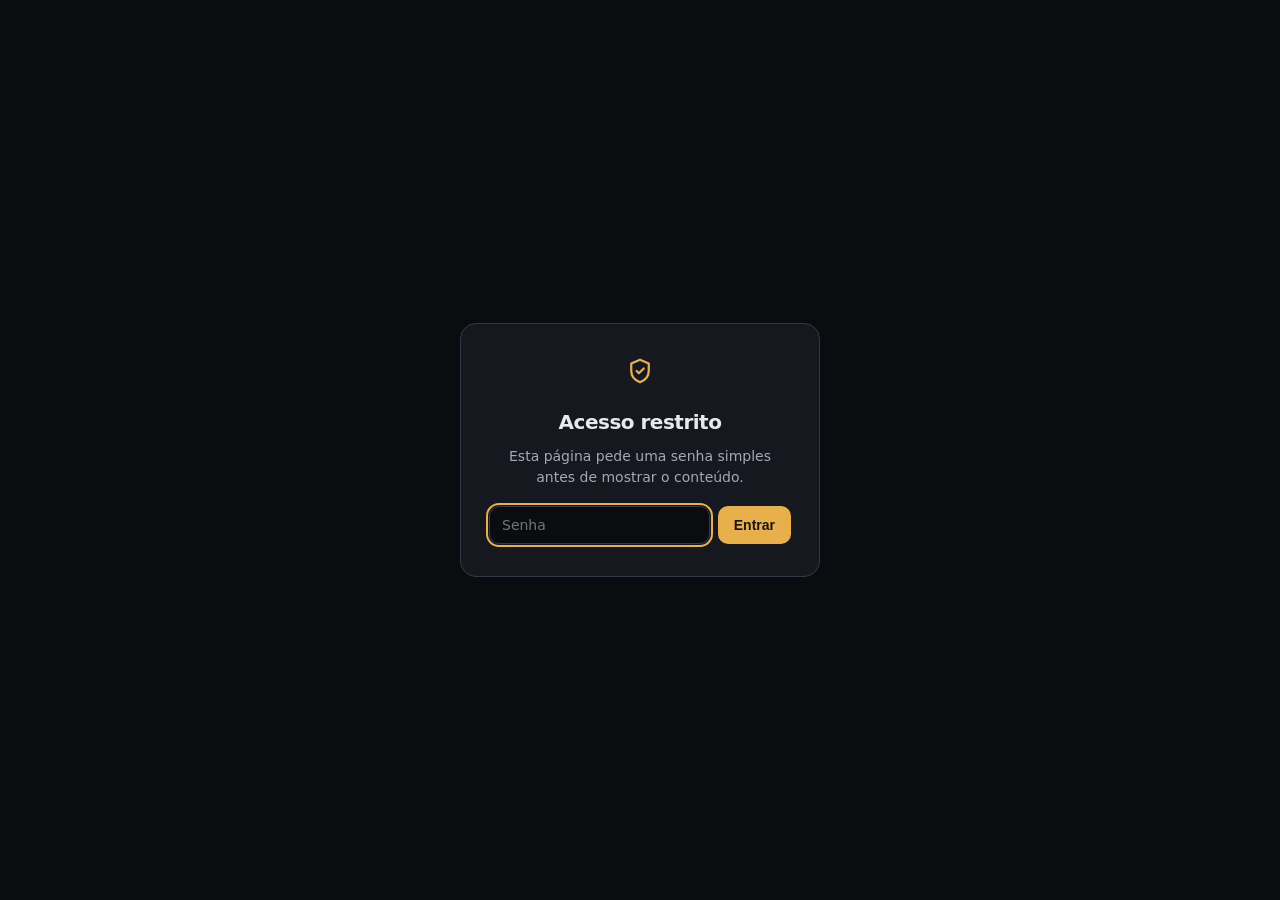
==== commit 6ee1164d: "Add files via upload" ====
--- a/index.html
+++ b/index.html
@@ -2,7 +2,7 @@
 <meta name="viewport" content="width=device-width,initial-scale=1">
 <meta http-equiv="Content-Security-Policy" content="default-src 'self'; script-src 'self'; style-src 'self'; img-src 'self' data:; font-src 'self'; connect-src 'none'; object-src 'none'; base-uri 'none'; form-action 'none'">
 <meta name="referrer" content="no-referrer">
-<title>[Título do Projeto] · Visão geral · central de produção</title>
+<title>[Nome do Projeto] · Visão geral · central de produção</title>
 <link rel="stylesheet" href="assets/style.css">
 <link rel="icon" href="data:image/svg+xml,%3Csvg xmlns=%27http://www.w3.org/2000/svg%27 viewBox=%270 0 24 24%27%3E%3Crect width=%2724%27 height=%2724%27 rx=%276%27 fill=%27%230b0c10%27/%3E%3Ccircle cx=%2712%27 cy=%2712%27 r=%276%27 fill=%27%23e8b04b%27/%3E%3C/svg%3E">
 <!--
@@ -52,6 +52,19 @@
 <symbol id="icon-budget" viewBox="0 0 24 24"><path d="M3 8a2 2 0 0 1 2-2h13a2 2 0 0 1 2 2v9a2 2 0 0 1-2 2H5a2 2 0 0 1-2-2V8Z"/><path d="M3 8l1.5-3a2 2 0 0 1 1.8-1.1H17"/><circle cx="16.5" cy="13" r="1.4"/></symbol>
 </svg>
 
+<div class="cp-gate">
+<div class="cp-gatebox">
+<svg class="ic"><use href="#icon-shield"/></svg>
+<h2>Acesso restrito</h2>
+<p>Esta página pede uma senha simples antes de mostrar o conteúdo.</p>
+<form class="cp-gateform" id="cpGateForm" autocomplete="off">
+<input class="cp-gateinput" type="password" id="cpGateInput" name="cppass" placeholder="Senha" autocomplete="off">
+<button class="cp-gatesubmit" type="submit">Entrar</button>
+</form>
+<p class="cp-gateerr" id="cpGateErr" hidden>Senha incorreta. Tente de novo.</p>
+</div>
+</div>
+<div class="cp-shell">
 <nav class="topnav"><div class="navin">
 <a class="brand" href="index.html"><svg class="ic"><use href="#icon-film"/></svg><span>[Nome do Projeto]</span></a>
 <div class="navlinks">
@@ -144,13 +157,19 @@
 <b data-mount="footerProject">[Nome do Projeto]</b><span> · central de produção · painel somente para consulta</span><br>
 <span class="fnote"><svg class="ic"><use href="#icon-clock"/></svg><span data-mount="footerPublished">Conteúdo publicado em: —</span></span>
 </div></footer>
+</div>
 
 <script type="application/json" id="siteData">
 {
   "meta": {
     "projectName": "[Nome do Projeto]",
     "logo": "",
-    "lastUpdate": { "weekday": "Segunda-feira", "date": "17 de agosto de 2026", "time": "01:36" }
+    "sitePassword": "nicas",
+    "lastUpdate": {
+      "weekday": "Segunda-feira",
+      "date": "17 de agosto de 2026",
+      "time": "13:52"
+    }
   },
   "hero": {
     "stageBadge": "[Etapa atual]",
@@ -158,41 +177,125 @@
     "title": "[Título do\nProjeto |Aqui|]",
     "synopsis": "[Sinopse curta de uma ou duas frases — o gancho do projeto, o que ele mostra e por que importa.]",
     "stats": [
-      { "value": "00h00", "label": "horas gravadas" },
-      { "value": "0", "label": "entrevistas feitas" },
-      { "value": "0", "label": "clipes catalogados" },
-      { "value": "0", "label": "dias de captação" },
-      { "value": "0", "label": "tarefas concluídas" },
-      { "value": "--/--", "label": "previsão de entrega" }
+      {
+        "value": "00h00",
+        "label": "horas gravadas"
+      },
+      {
+        "value": "0",
+        "label": "entrevistas feitas"
+      },
+      {
+        "value": "0",
+        "label": "clipes catalogados"
+      },
+      {
+        "value": "0",
+        "label": "dias de captação"
+      },
+      {
+        "value": "0",
+        "label": "tarefas concluídas"
+      },
+      {
+        "value": "--/--",
+        "label": "previsão de entrega"
+      }
     ]
   },
   "andamento": {
     "stats": [
-      { "value": "0", "label": "horas de material bruto" },
-      { "value": "0", "label": "entrevistas feitas" },
-      { "value": "0", "label": "clipes catalogados" },
-      { "value": "0", "label": "capítulos estruturados" },
-      { "value": "0", "label": "tarefas em aberto" },
-      { "value": "0", "label": "dias até a entrega" }
+      {
+        "value": "0",
+        "label": "horas de material bruto"
+      },
+      {
+        "value": "0",
+        "label": "entrevistas feitas"
+      },
+      {
+        "value": "0",
+        "label": "clipes catalogados"
+      },
+      {
+        "value": "0",
+        "label": "capítulos estruturados"
+      },
+      {
+        "value": "0",
+        "label": "tarefas em aberto"
+      },
+      {
+        "value": "0",
+        "label": "dias até a entrega"
+      }
     ],
     "phases": [
-      { "name": "Pré-produção", "pct": 0, "icon": "check" },
-      { "name": "Roteiro / pauta", "pct": 0, "icon": "file" },
-      { "name": "Captação", "pct": 0, "icon": "mic" },
-      { "name": "Edição", "pct": 0, "icon": "film" },
-      { "name": "Pós-produção", "pct": 0, "icon": "palette" },
-      { "name": "Entrega / distribuição", "pct": 0, "icon": "arrow" }
+      {
+        "name": "Pré-produção",
+        "pct": 0,
+        "icon": "check"
+      },
+      {
+        "name": "Roteiro / pauta",
+        "pct": 0,
+        "icon": "file"
+      },
+      {
+        "name": "Captação",
+        "pct": 0,
+        "icon": "mic"
+      },
+      {
+        "name": "Edição",
+        "pct": 0,
+        "icon": "film"
+      },
+      {
+        "name": "Pós-produção",
+        "pct": 0,
+        "icon": "palette"
+      },
+      {
+        "name": "Entrega / distribuição",
+        "pct": 0,
+        "icon": "arrow"
+      }
     ]
   },
   "regras": [
-    { "title": "[Princípio 1]", "desc": "[O que esse princípio garante e por que ele existe.]" },
-    { "title": "[Princípio 2]", "desc": "[O que esse princípio garante e por que ele existe.]" },
-    { "title": "[Princípio 3]", "desc": "[O que esse princípio garante e por que ele existe.]" }
+    {
+      "title": "[Princípio 1]",
+      "desc": "[O que esse princípio garante e por que ele existe.]"
+    },
+    {
+      "title": "[Princípio 2]",
+      "desc": "[O que esse princípio garante e por que ele existe.]"
+    },
+    {
+      "title": "[Princípio 3]",
+      "desc": "[O que esse princípio garante e por que ele existe.]"
+    }
   ],
   "personagens": [
-    { "name": "[Nome do personagem]", "tagText": "protagonista", "tagClass": "prot", "desc": "[Quem é essa pessoa, sua relação com a história e o que ela representa no projeto.]" },
-    { "name": "[Nome do personagem]", "tagText": "voz de apoio", "tagClass": "voz", "desc": "[Quem é essa pessoa, sua relação com a história e o que ela representa no projeto.]" },
-    { "name": "[Nome do personagem]", "tagText": "pendente de gravar", "tagClass": "pend", "desc": "[Quem é essa pessoa, sua relação com a história e o que ela representa no projeto.]" }
+    {
+      "name": "[Nome do personagem]",
+      "tagText": "protagonista",
+      "tagClass": "prot",
+      "desc": "[Quem é essa pessoa, sua relação com a história e o que ela representa no projeto.]"
+    },
+    {
+      "name": "[Nome do personagem]",
+      "tagText": "voz de apoio",
+      "tagClass": "voz",
+      "desc": "[Quem é essa pessoa, sua relação com a história e o que ela representa no projeto.]"
+    },
+    {
+      "name": "[Nome do personagem]",
+      "tagText": "pendente de gravar",
+      "tagClass": "pend",
+      "desc": "[Quem é essa pessoa, sua relação com a história e o que ela representa no projeto.]"
+    }
   ]
 }
 </script>
--- a/assets/style.css
+++ b/assets/style.css
@@ -517,3 +517,28 @@
 .fade-up{animation:fadeUp .5s ease both}
 @keyframes fadeUp{from{opacity:0;transform:translateY(8px)}to{opacity:1;transform:translateY(0)}}
 @media(prefers-reduced-motion:reduce){.fade-up{animation:none}}
+
+/* ================= acesso por senha simples (barreira leve, não é
+   segurança de verdade — a senha fica no código-fonte da página, então
+   qualquer pessoa com um pouco de conhecimento técnico consegue contornar.
+   Serve só para não deixar o link aberto para qualquer visitante casual.
+   Some sozinho, em todas as páginas, quando nenhuma senha é definida no
+   painel de edição (Meta do projeto). ================= */
+.cp-shell{display:none}
+body.cp-unlocked .cp-shell{display:block}
+.cp-gate{display:none;position:fixed;inset:0;z-index:9999;align-items:center;justify-content:center;
+ background:var(--bg);padding:24px}
+body:not(.cp-unlocked) .cp-gate{display:flex}
+.cp-gatebox{max-width:360px;width:100%;text-align:center;background:var(--card);
+ border:1px solid var(--line2);border-radius:16px;padding:32px 28px}
+.cp-gatebox .ic{width:30px;height:30px;color:var(--acc);margin-bottom:14px}
+.cp-gatebox h2{margin:0 0 8px;font-size:20px;color:var(--tx)}
+.cp-gatebox p{margin:0 0 18px;color:var(--tx2);font-size:14px;line-height:1.5}
+.cp-gateform{display:flex;gap:8px}
+.cp-gateinput{flex:1;min-width:0;background:var(--bg);border:1px solid var(--line2);border-radius:10px;
+ padding:10px 12px;color:var(--tx);font-size:14px;font-family:var(--font)}
+.cp-gateinput:focus{outline:2px solid var(--acc);outline-offset:1px}
+.cp-gatesubmit{border:none;border-radius:10px;padding:10px 16px;background:var(--acc);color:#1a1305;
+ font-weight:700;font-size:14px;cursor:pointer;white-space:nowrap;transition:background-color .15s}
+.cp-gatesubmit:hover{background:var(--acc2)}
+.cp-gateerr{margin:14px 0 0;color:var(--hot);font-size:13px}
